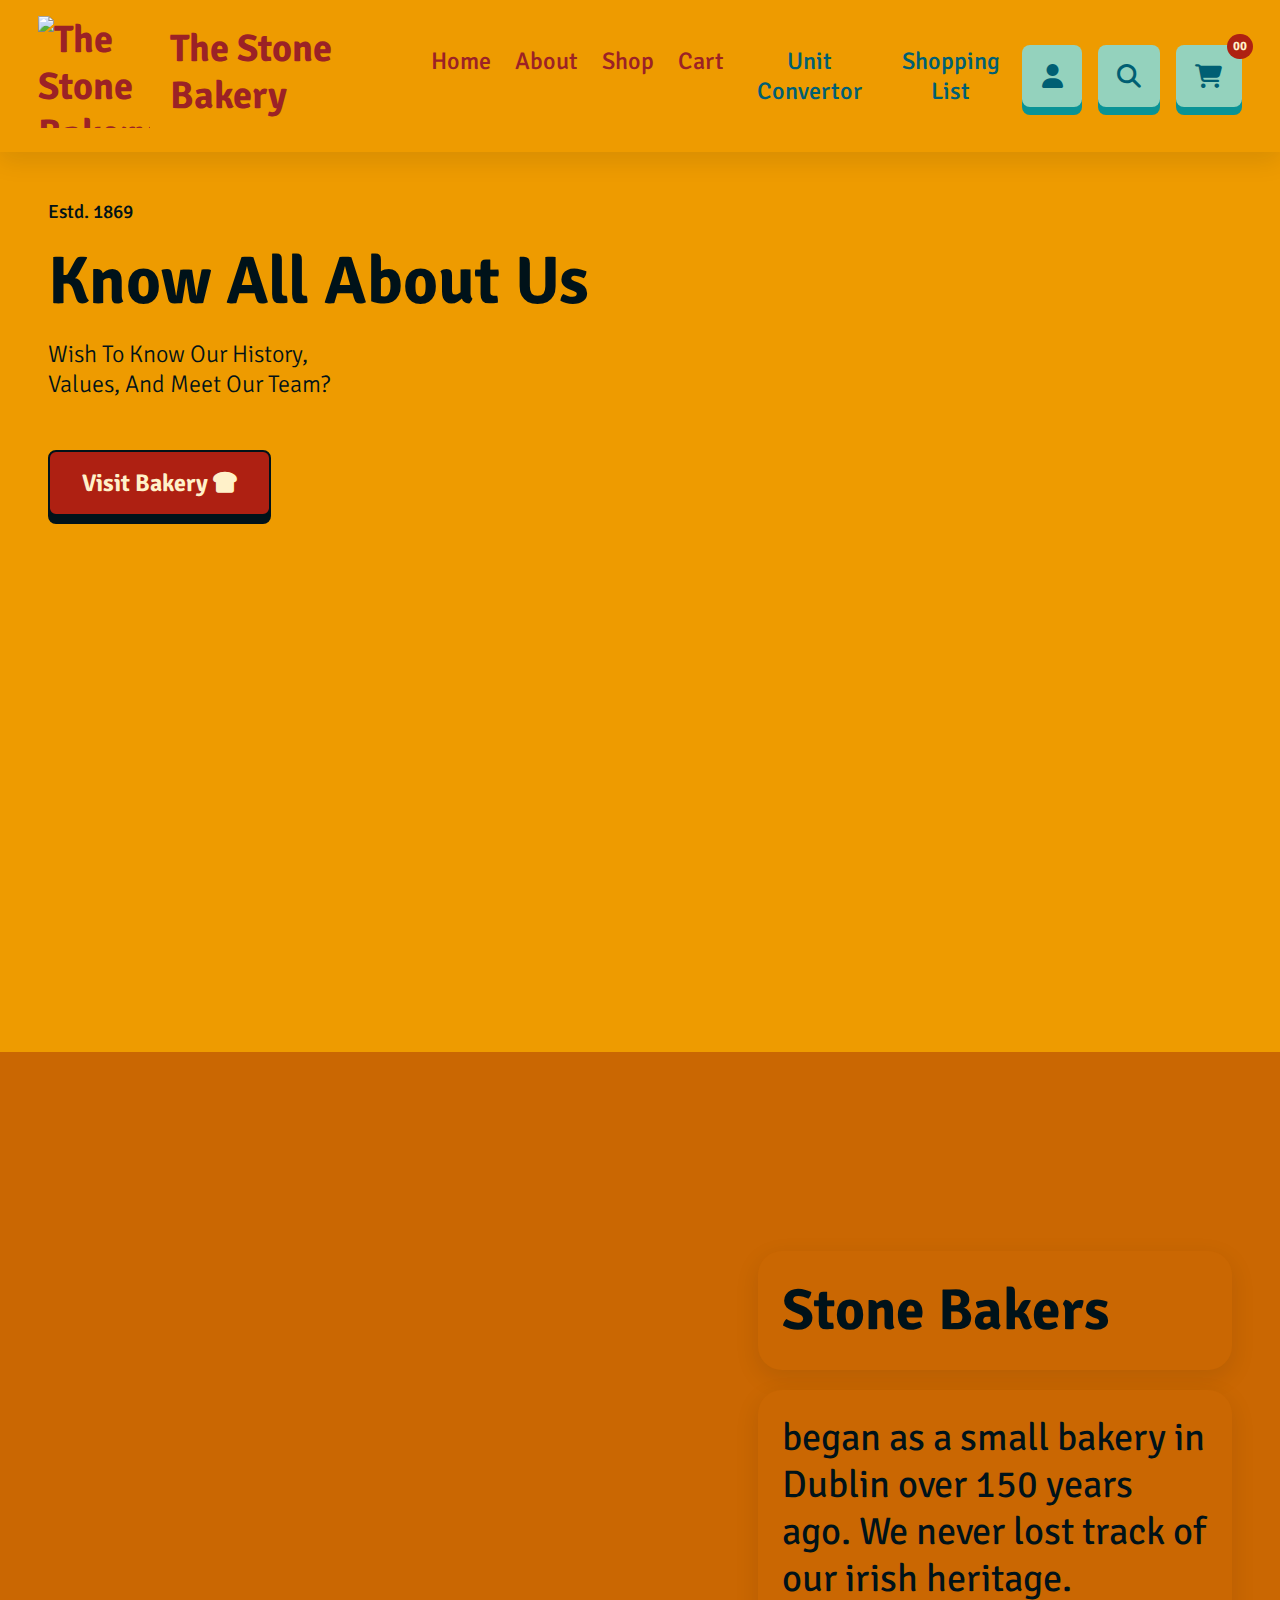
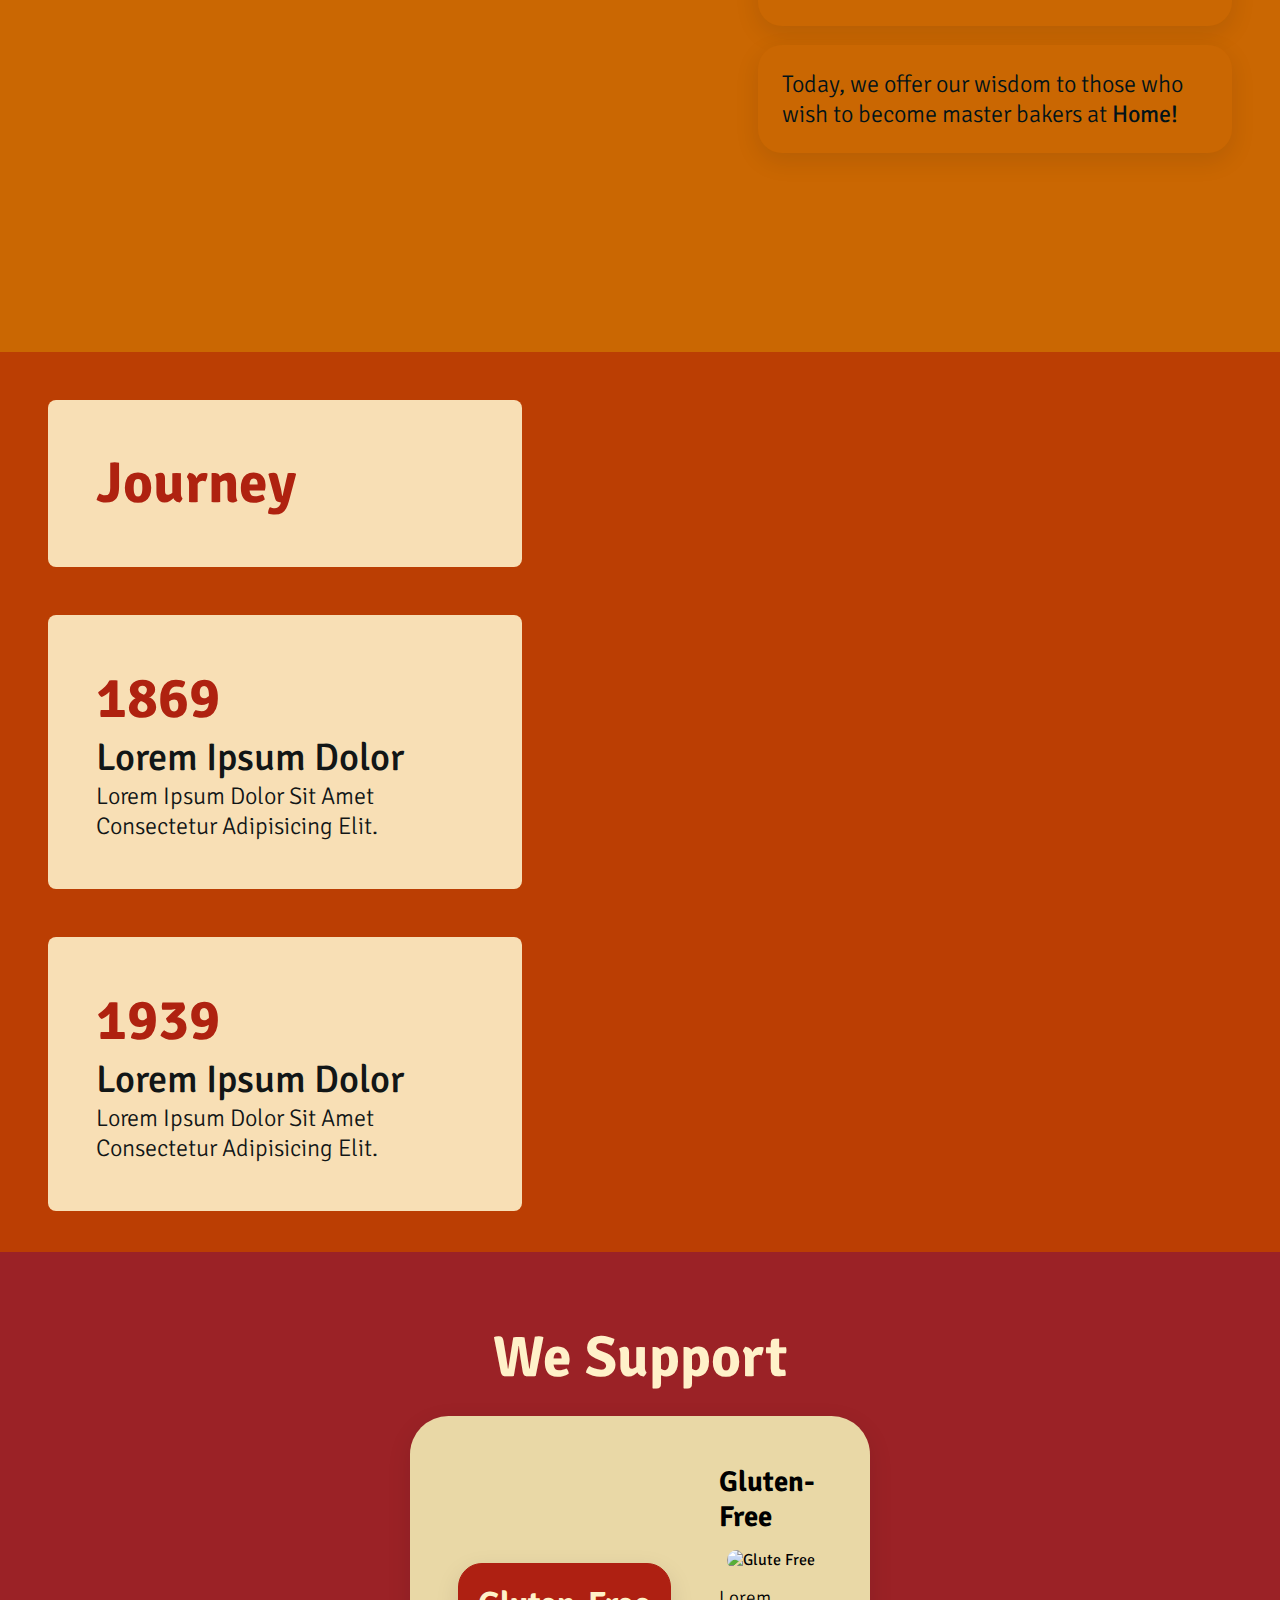
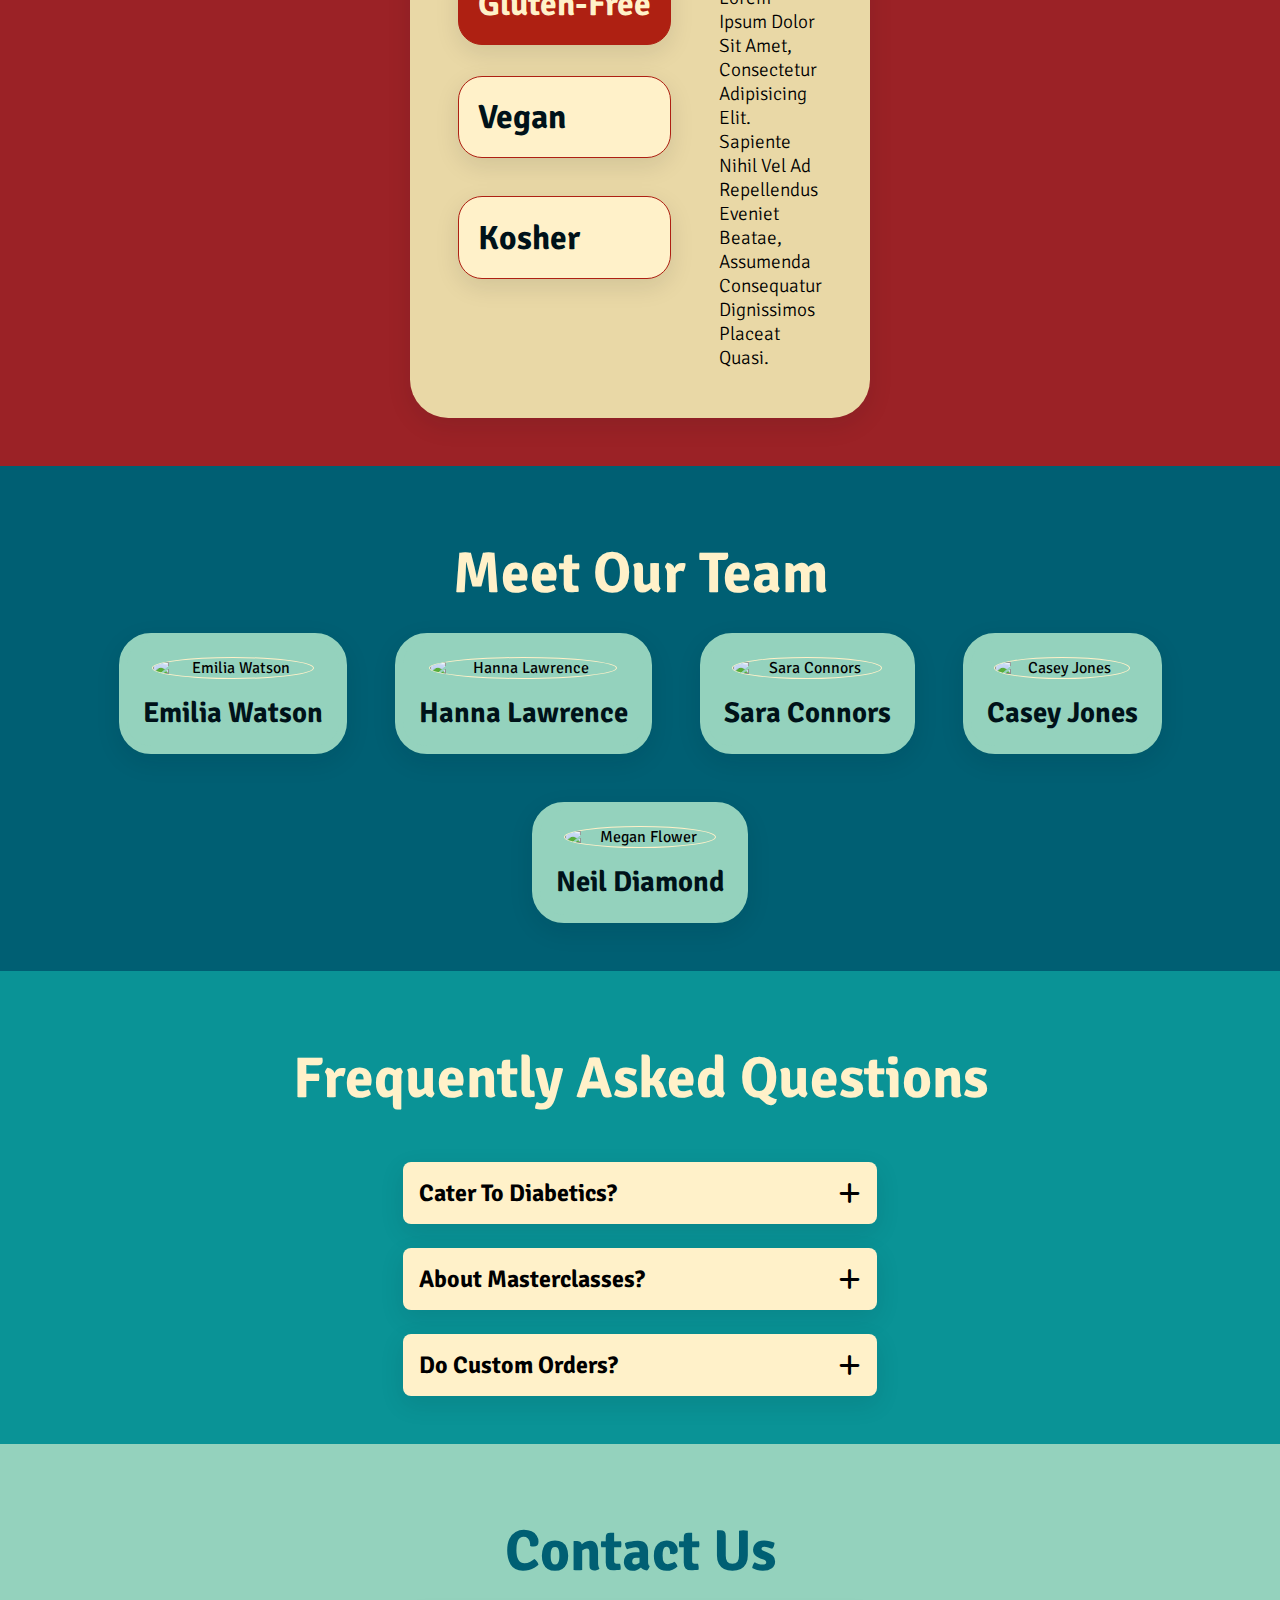
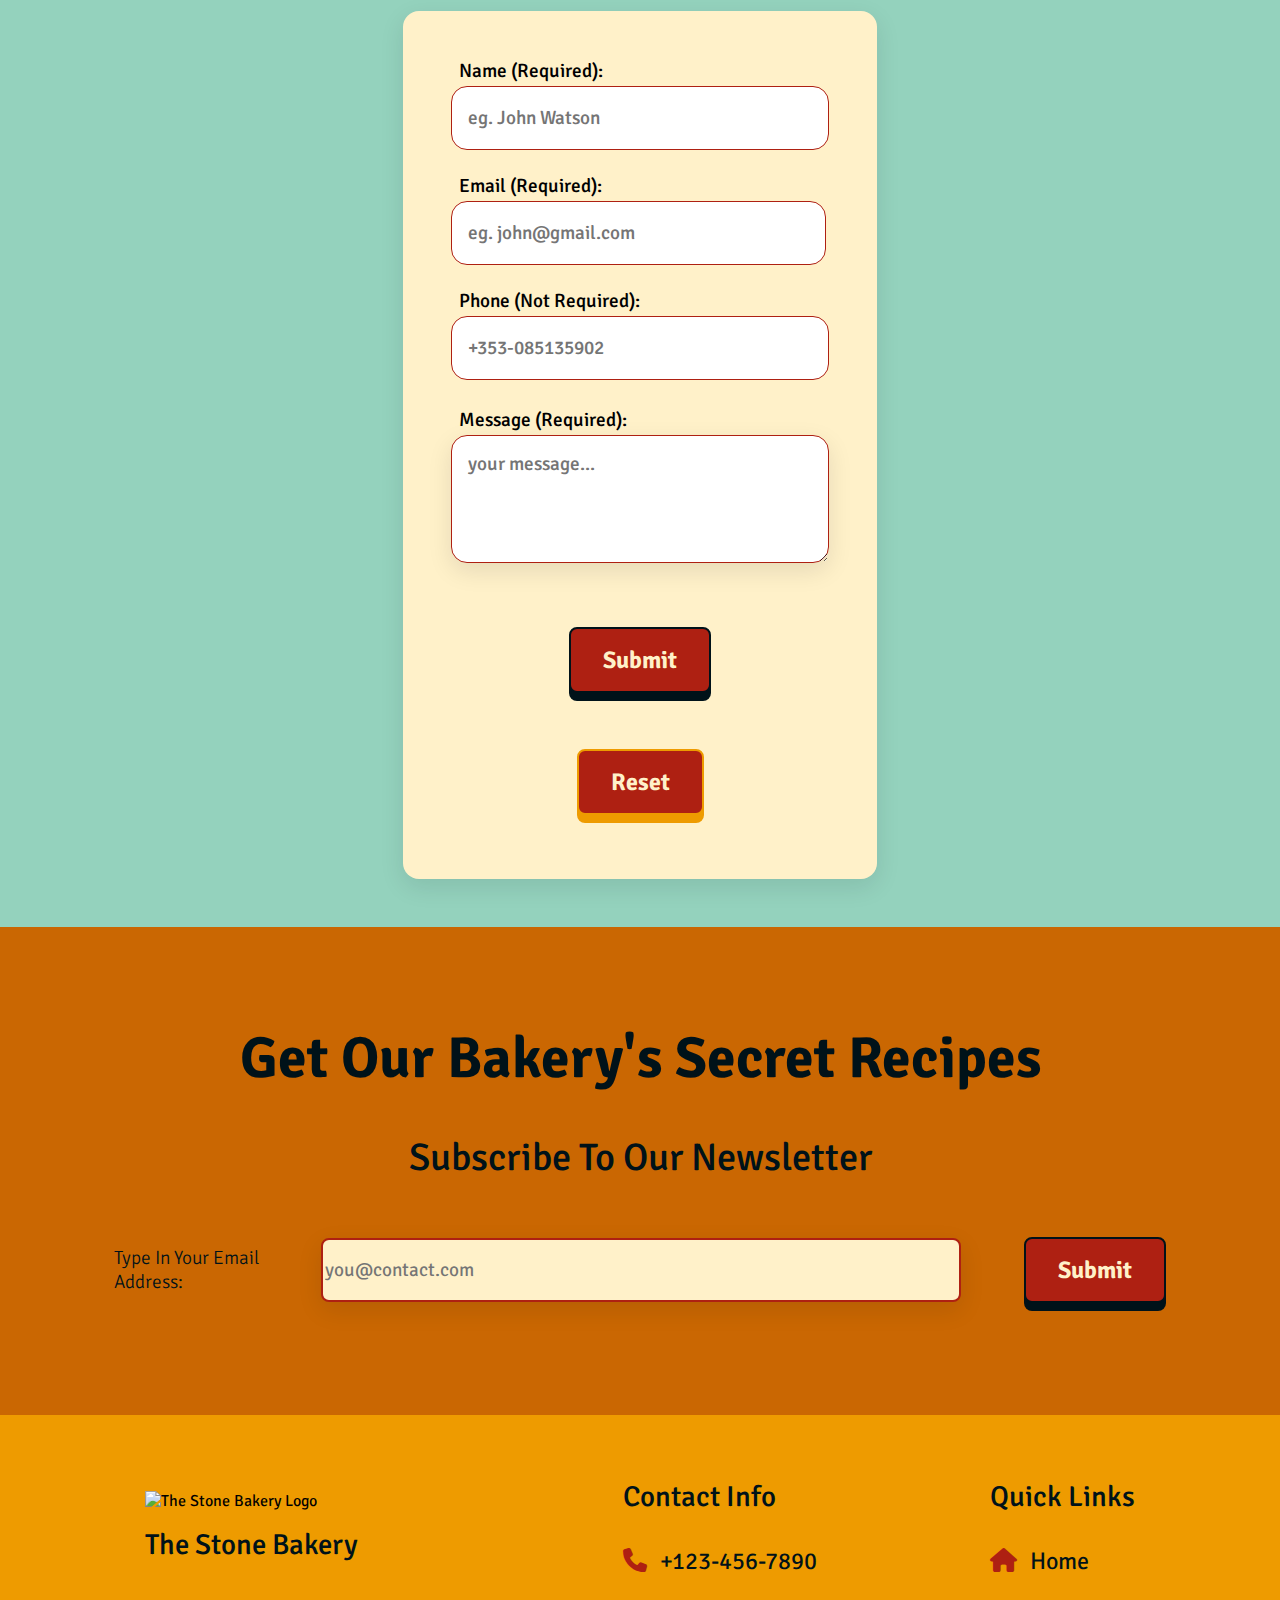
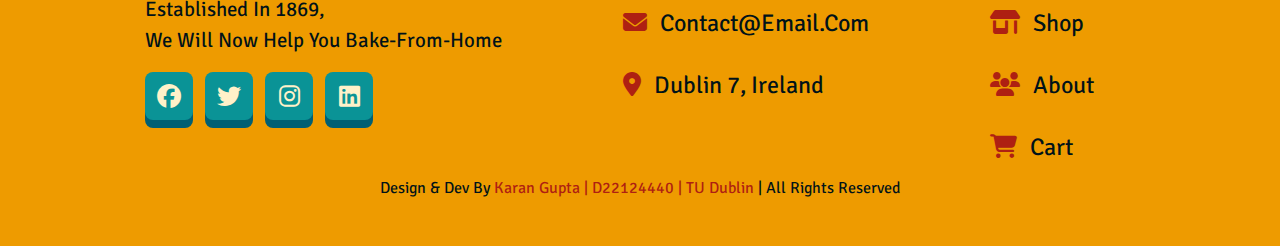
==== about.html @ f8091e41 "Add files via upload" ====
<!DOCTYPE html>
<html lang="en">
  <head>
    <meta charset="UTF-8" />
    <meta http-equiv="X-UA-Compatible" content="IE=edge" />
    <meta name="viewport" content="width=device-width, initial-scale=1.0" />
    <meta
      name="description"
      content="Know all about the Stone Bakers, how they've been baking incredible bakery since 1869, and the expert bakers are now here to make you masters of home baking!"
    />
    <meta
      name="keywords"
      content="Stone Bakers, Authentic Bakers, Dublin Local Bakery, Learn Home Baking"
    />
    <meta name="author" content="The Stone Bakers" />

    <title>About : The Stone Bakery</title>

    <!-- favicon link-->
    <link
      rel="icon"
      type="image/x-icon"
      href="img/TheStoneBakery_Favicon.png"
    />

    <!-- css stylesheet link -->
    <link rel="stylesheet" href="styles.css" />

    <!-- font awesome cdn link -->
    <link
      rel="stylesheet"
      href="https://cdnjs.cloudflare.com/ajax/libs/font-awesome/6.2.1/css/all.min.css"
    />
    <!-- swiper slider CDN -->
    <link
      rel="stylesheet"
      href="https://cdn.jsdelivr.net/npm/swiper@8/swiper-bundle.min.css"
    />
  </head>
  <body>
    <!-- header sections starts -->
    <header class="header">
      <!-- brand logo -->
      <a href="index.html" class="logo">
        <img
          src="img/StoneBakeryLogo-01.png"
          alt="the stone bakery logo"
          title="the stone bakery logo"
        />
        The Stone Bakery</a
      >

      <!-- navigation menu starts -->
      <nav class="navbar">
        <i class="fas fa-times" id="head-nav-close"></i>
        <a href="index.html" title="home">
          <i class="fas fa-home-lg"></i> Home</a
        >
        <a href="about.html" title="about us">
          <i class="fas fa-users"></i> About</a
        >
        <a href="shop.html" title="bakery shop">
          <i class="fas fa-shop"></i> Shop</a
        >
        <a href="cart.html" title="shopping cart">
          <i class="fas fa-cart-shopping"></i> Cart</a
        >
        <button type="button" id="unitBtn" title="unit convertor">
          <i class="fas fa-weight"></i> unit convertor
        </button>
        <button type="button" id="groceryBtn" title="my grocery list">
          <i class="fas fa-list-check"></i> shopping list
        </button>
      </nav>
      <!-- navigation menu ends -->

      <!-- nav menu icons start -->
      <section class="icons">
        <button
          class="fas fa-user"
          id="login-btn"
          title="user login"
          type="button"
        ></button>
        <button
          class="fas fa-search"
          id="search-btn"
          title="search"
          type="button"
        ></button>
        <button
          class="fas fa-shopping-cart"
          id="cart-btn"
          title="shopping cart"
          type="button"
        >
          <div class="itemNumIndicator"><p id="headerItemCount">00</p></div>
        </button>
        <button
          class="fas fa-bars"
          id="menu-btn"
          title="menu"
          type="button"
        ></button>
      </section>
      <!-- nav menu icons ends -->

      <!-- search input box starts -->
      <form action="" class="search-form">
        <div class="fas fa-times" id="search-close"></div>
        <input
          type="search"
          name="search"
          id="filterInput"
          placeholder="search from menu..."
        />

        <ul id="names" class="collection with-header">
          <li class="collection-item">
            <a href="">flat bread</a>
          </li>

          <li class="collection-item">
            <a href="">brown bread</a>
          </li>

          <li class="collection-item">
            <a href="">multigrain</a>
          </li>

          <li class="collection-item">
            <a href="">soda bread</a>
          </li>

          <li class="collection-item">
            <a href="">sourdough</a>
          </li>

          <li class="collection-item">
            <a href="">whole wheat</a>
          </li>

          <li class="collection-item">
            <a href="">yeast</a>
          </li>

          <li class="collection-item">
            <a href="">eggs</a>
          </li>

          <li class="collection-item">
            <a href="">flour</a>
          </li>

          <li class="collection-item">
            <a href="">sugar</a>
          </li>

          <li class="collection-item">
            <a href="">bread pan</a>
          </li>

          <li class="collection-item">
            <a href="">apple pie</a>
          </li>

          <li class="collection-item">
            <a href="">walnut pie</a>
          </li>

          <li class="collection-item">
            <a href="">date pie</a>
          </li>

          <li class="collection-item">
            <a href="">bear claw</a>
          </li>

          <li class="collection-item">
            <a href="">cheese cake</a>
          </li>

          <li class="collection-item">
            <a href="">rolling pin</a>
          </li>

          <li class="collection-item">
            <a href="">banana bread</a>
          </li>

          <li class="collection-item">
            <a href="">fig cake</a>
          </li>

          <li class="collection-item">
            <a href="">apple cake</a>
          </li>

          <li class="collection-item">
            <a href="">swiss roll</a>
          </li>

          <li class="collection-item">
            <a href="">carrot cake</a>
          </li>

          <li class="collection-item">
            <a href="">pineapple pastry</a>
          </li>

          <li class="collection-item">
            <a href="">butterscotch pastry</a>
          </li>

          <li class="collection-item">
            <a href="">cream</a>
          </li>

          <li class="collection-item">
            <a href="">butter</a>
          </li>

          <li class="collection-item">
            <a href="">baking soda</a>
          </li>

          <li class="collection-item">
            <a href="">raisins</a>
          </li>

          <li class="collection-item">
            <a href="">mixing bowls</a>
          </li>

          <li class="collection-item">
            <a href="">whipper</a>
          </li>

          <li class="collection-item">
            <a href="">baking paper</a>
          </li>

          <li class="collection-item">
            <a href="">berries</a>
          </li>
        </ul>
      </form>
      <!-- search input box ends -->

      <!-- shopping cart box starts  -->
      <section class="shopping-cart">
        <i class="fas fa-times" id="head-cart-close"></i>
        <h3>Total Items in Your Cart:</h3>
        <h2 id="headerCartQuantity">00</h2>
        <h3>Your Total Bill:</h3>
        <h2 id="headerCartPrice">00</h2>
        <a href="cart.html"
          ><button type="button" class="tertiaryBtn">
            View Your Cart <i class="fas fa-cart-shopping"></i></button
        ></a>
      </section>

      <!-- shopping cart box ends  -->

      <!-- user login form box starts -->

      <form action="" class="login-form">
        <h3>
          <i class="fas fa-user-circle"></i> login
          <i class="fas fa-times" id="head-login-close"></i>
        </h3>
        <p>
          Email Address:
          <input
            type="email"
            class="box"
            title="email address"
            placeholder="yourName@example.com"
            id="header-login-email"
            oninput="emailValidityCheck(headerInputEmail, headerOutputEmail)"
          />
        </p>
        <div id="email-output">required</div>

        <p>
          Password:
          <input
            type="password"
            class="box"
            placeholder="your password"
            title="password"
            id="header-login-psw"
            oninput="passwordValidityCheck(headerInputPsw, headerOutputPsw)"
          />
        </p>
        <div id="header-psw-output">required</div>

        <p>forgot your password? <a href="#">click here</a></p>
        <p>don't have an account? <a href="#">create now</a></p>
        <input
          type="submit"
          class="primaryBtn"
          id="loginBtn"
          value="login now"
        />
      </form>
      <!-- user login form box ends -->
      <!-- weight convertor modal box starts -->
      <form action="" class="convertor-form">
        <h3>
          <i class="fas fa-spoon"></i> Unit Convertor
          <i class="fas fa-times" id="close-convertor"></i>
        </h3>
        <p>Quantity:</p>
        <article class="input-wrapper">
          <label for="cups">cups: </label>
          <input type="number" id="cups" value="1" />
        </article>

        <article class="input-wrapper">
          <label for="tbsp">tablespoon (tbsp): </label>
          <input type="number" id="tbsp" />
        </article>

        <article class="input-wrapper">
          <label for="tsp">teaspoon (tsp): </label>
          <input type="number" id="tsp" />
        </article>

        <article class="input-wrapper">
          <label for="oz">ounces (oz): </label>
          <input type="number" id="oz" />
        </article>

        <article class="input-wrapper">
          <label for="gms">grams (gms): </label>
          <input type="number" id="gms" />
        </article>

        <article class="input-wrapper">
          <label for="ml">milliliters (ml): </label>
          <input type="number" id="ml" />
        </article>

        <p>Temperature:</p>
        <article class="input-wrapper">
          <label for="degC">deg celsius (deg C): </label>
          <input type="number" id="degC" value="1" />
        </article>

        <article class="input-wrapper">
          <label for="degF">deg fahrenheit (deg F):</label>
          <input type="number" id="degF" />
        </article>
      </form>
      <!-- weight convertor modal box ends -->

      <!-- my grocery list modal box starts -->
      <section class="groceryList">
        <h2>shopping list <i class="fas fa-times" id="close-grocery"></i></h2>
        <article id="newTask">
          <input type="text" placeholder="add item here..." />
          <button type="button" class="secondaryBtn" id="push">Add</button>
        </article>

        <div id="tasks"></div>
      </section>
      <!-- my grocery list modal box ends -->
    </header>
    <!-- header sections ends -->

    <!-- home section starts -->
    <main class="about">
      <!-- hero section starts -->

      <section class="hero" id="hero">
        <article class="heroText">
          <h4>Estd. 1869</h4>
          <h1>know all about us</h1>
          <p>Wish to know our history, values, and meet our team?</p>
        </article>
        <article class="heroBtns">
          <a href="shop.html" class="secondaryBtn">
            Visit Bakery <i class="fas fa-bread-slice"></i>
          </a>
        </article>
      </section>

      <!-- hero section ends -->

      <!-- banner1 starts intro text-->
      <section class="banner1">
        <h2>stone bakers</h2>
        <h4>
          began as a small bakery in Dublin over 150 years ago. We never lost
          track of our irish heritage.
        </h4>
        <p>
          Today, we offer our wisdom to those who wish to become master bakers
          at <b>home!</b>
        </p>
      </section>
      <!-- banner1 ends  -->

      <!-- banner2 journey scroll starts-->
      <section class="banner2">
        <article class="historyCard">
          <h2>journey</h2>
        </article>
        <article class="historyCard">
          <h2>1869</h2>
          <h3>Lorem ipsum dolor</h3>
          <p>Lorem ipsum dolor sit amet consectetur adipisicing elit.</p>
        </article>
        <article class="historyCard">
          <h2>1939</h2>
          <h3>Lorem ipsum dolor</h3>
          <p>Lorem ipsum dolor sit amet consectetur adipisicing elit.</p>
        </article>
        <article class="historyCard">
          <h2>1995</h2>
          <h3>Lorem ipsum dolor</h3>
          <p>Lorem ipsum dolor sit amet consectetur adipisicing elit.</p>
        </article>
        <article class="historyCard">
          <h2>2005</h2>
          <h3>Lorem ipsum dolor</h3>
          <p>Lorem ipsum dolor sit amet consectetur adipisicing elit.</p>
        </article>
        <article class="historyCard">
          <h2>2015</h2>
          <h3>Lorem ipsum dolor</h3>
          <p>Lorem ipsum dolor sit amet consectetur adipisicing elit.</p>
        </article>
        <article class="historyCard">
          <h2>2022</h2>
          <h3>Lorem ipsum dolor</h3>
          <p>Lorem ipsum dolor sit amet consectetur adipisicing elit.</p>
        </article>
      </section>
      <!-- banner2 ends -->

      <!-- banner3 support vegan/kosher/gluten-free starts-->
      <section class="banner3">
        <h2>We Support</h2>
        <article class="container">
          <article class="tabs">
            <h3 class="active">Gluten-Free</h3>
            <h3>Vegan</h3>
            <h3>Kosher</h3>
          </article>

          <article class="tab-content">
            <article class="active singleTab">
              <h4>Gluten-Free</h4>
              <img src="img/about-gluten-free.jpg" alt="glute free" />
              <p>
                Lorem ipsum dolor sit amet, consectetur adipisicing elit.
                Sapiente nihil vel ad repellendus eveniet beatae, assumenda
                consequatur dignissimos placeat quasi.
              </p>
            </article>
            <article class="singleTab">
              <h4>Vegan</h4>
              <img src="img/about-vegan.jpg" alt="vegan" />
              <p>
                Lorem ipsum dolor sit amet, consectetur adipisicing elit.
                Sapiente nihil vel ad repellendus eveniet beatae, assumenda
                consequatur dignissimos placeat quasi.
              </p>
            </article>
            <article class="singleTab">
              <h4>Kosher</h4>
              <img src="img/about-kosher.jpg" alt="vegan" />
              <p>
                Lorem ipsum dolor sit amet, consectetur adipisicing elit.
                Sapiente nihil vel ad repellendus eveniet beatae, assumenda
                consequatur dignissimos placeat quasi.
              </p>
            </article>
          </article>
        </article>
      </section>
      <!-- banner3 ends -->

      <!-- banner4 starts   team-->
      <section class="banner4">
        <h2>meet our team</h2>
        <section class="team-wrapper">
          <article class="teamCard">
            <img src="img/about-team-profile-1.jpg" alt="emilia watson" />
            <h3>Emilia Watson</h3>
          </article>
          <article class="teamCard">
            <img src="img/about-team-profile-2.jpg" alt="hanna lawrence" />
            <h3>hanna lawrence</h3>
          </article>
          <article class="teamCard">
            <img src="img/about-team-profile-3.jpg" alt="sara connors" />
            <h3>sara connors</h3>
          </article>
          <article class="teamCard">
            <img src="img/about-team-profile-4.jpg" alt="casey jones" />
            <h3>casey jones</h3>
          </article>
          <article class="teamCard">
            <img src="img/about-team-profile-5.jpg" alt="megan flower" />
            <h3>neil diamond</h3>
          </article>
        </section>
      </section>
      <!-- banner4 ends -->

      <!-- banner5 FAQs starts-->
      <section class="banner5">
        <h2>Frequently Asked Questions</h2>
        <article class="container">
          <article class="wrapper">
            <button type="button" class="toggle">
              Cater to diabetics? <i class="fas fa-plus icon"></i>
            </button>
            <div class="contents">
              <p>
                Lorem ipsum dolor sit amet consectetur adipisicing elit. Beatae
                minus accusantium, officiis cum sint ullam corrupti. Eveniet
                temporibus aliquid veniam!
              </p>
            </div>
          </article>
          <article class="wrapper">
            <button type="button" class="toggle">
              about masterclasses?
              <i class="fas fa-plus icon"></i>
            </button>
            <div class="contents">
              <p>
                Lorem ipsum dolor sit amet consectetur adipisicing elit. Beatae
                minus accusantium, officiis cum sint ullam corrupti. Eveniet
                temporibus aliquid veniam!
              </p>
            </div>
          </article>
          <article class="wrapper">
            <button type="button" class="toggle">
              Do custom orders? <i class="fas fa-plus icon"></i>
            </button>
            <div class="contents">
              <p>
                Lorem ipsum dolor sit amet consectetur adipisicing elit. Beatae
                minus accusantium, officiis cum sint ullam corrupti. Eveniet
                temporibus aliquid veniam!
              </p>
            </div>
          </article>
        </article>
      </section>
      <!-- banner5 ends -->

      <!-- banner6 contact form starts-->
      <section class="banner6">
        <h2>Contact Us</h2>
        <form onsubmit="alertOnSubmit()" class="contactForm">
          <article class="contact-wrapper">
            <label for="yourName">Name (required):</label>
            <input
              placeholder="eg. John Watson"
              required
              type="text"
              name="yourName"
              id="yourName"
              pattern="^[a-zA-Z]{3,15}$"
            />
          </article>

          <!-- email address has JS input validation -->
          <article class="contact-wrapper">
            <label for="yourEmail">Email (required):</label>
            <div id="email-wrapper">
              <input
                required
                placeholder="eg. john@gmail.com"
                type="email"
                name="yourEmail"
                id="email-id"
                oninput="validityChecker(emailId, errorMsg, tickIcon)"
              />
              <div id="tickIcon"></div>
            </div>
            <p id="error-msg">please enter a valid email address!</p>
          </article>
          <article class="contact-wrapper">
            <label for="yourNumber">Phone (not required):</label>
            <input
              placeholder="+353-085135902"
              type="tel"
              name="yourNumber"
              id="contact-phone-Num"
              oninput="phoneNumValidityCheck(contactPhoneNum, contactPhoneMsg)"
            />
            <div id="contact-phone-Msg"></div>
          </article>
          <article class="contact-wrapper">
            <label for="yourMessage">Message (required):</label>
            <textarea
              placeholder="your message..."
              required
              rows="10"
              name="yourMessage"
              id="yourMessage"
            ></textarea>
          </article>
          <div id="contactSubmitMsg"></div>

          <input type="submit" value="submit" class="secondaryBtn" />
          <input
            id="resetContactBtn"
            type="reset"
            name="resetBtn"
            class="primaryBtn"
          />
        </form>
      </section>
      <!-- banner6 ends -->
      <!-- banner9 subscribe newsletter starts-->
      <section class="subscribeNews">
        <h2>get our bakery's secret recipes</h2>
        <h3>subscribe to our newsletter</h3>
        <form onsubmit="submitForm(homeSubscribeEmail)">
          <article class="inputField">
            <label for="email">Type in your email address:</label>
            <div id="email-wrapper-subscribe">
              <input
                type="email"
                class="emailInput"
                name="email"
                id="email-id-subscribe"
                required
                title="enter your email"
                placeholder="you@contact.com"
                oninput="validityChecker(emailIdSub, errorMsgSub, tickIconSub)"
              />
              <div id="tickIcon-subscribe"></div>
            </div>
            <p id="error-msg-subscribe">please enter a valid email address!</p>
            <input
              type="submit"
              id="subscribeNewsletter"
              value="submit"
              class="secondaryBtn"
            />
          </article>
        </form>
      </section>
      <!-- banner9 ends -->
    </main>
    <!-- home section ends -->
    <!-- footer section starts -->

    <footer class="footer" id="footer">
      <section class="box-container">
        <article class="box">
          <img
            src="img/TheStoneBakery_Favicon.png"
            alt="The stone bakery logo"
            width="64px"
          />
          <h3>The Stone bakery</h3>
          <p>
            Established In 1869, <br />
            We Will Now Help You Bake-From-Home
          </p>
          <article class="share">
            <a
              href="https://www.facebook.com/"
              class="fab fa-facebook"
              title="facebook"
            ></a>
            <a
              href="https://www.twitter.com/"
              class="fab fa-twitter"
              title="twitter"
            ></a>
            <a
              href="https://www.instagram.com/"
              class="fab fa-instagram"
              title="instagram"
            ></a>
            <a
              href="https://www.linkedin.com/"
              class="fab fa-linkedin"
              title="linkedin"
            ></a>
          </article>
        </article>
        <article class="box">
          <h3>contact info</h3>
          <a href="" class="links" title="links">
            <i class="fas fa-phone"></i> +123-456-7890
          </a>
          <a href="" class="links" title="links">
            <i class="fas fa-envelope"></i> contact@email.com
          </a>
          <a href="" class="links" title="links">
            <i class="fas fa-map-marker-alt"></i> dublin 7, ireland
          </a>
        </article>
        <article class="box">
          <h3>quick links</h3>
          <a href="index.html" class="links" title="links">
            <i class="fas fa-home"></i> home
          </a>
          <a href="shop.html" class="links" title="links">
            <i class="fas fa-shop"></i> shop
          </a>
          <a href="about.html" class="links" title="links">
            <i class="fas fa-users"></i> about
          </a>
          <a href="cart.html" class="links" title="links">
            <i class="fas fa-cart-shopping"></i> cart
          </a>
        </article>
      </section>
      <article class="credit">
        design & dev by <span>karan gupta | D22124440 | TU Dublin</span> | all
        rights reserved
      </article>
    </footer>

    <!-- footer section ends -->

    <!-- javascript link to external cdn for swiping images action -->
    <script src="https://cdn.jsdelivr.net/npm/swiper@8/swiper-bundle.min.js"></script>

    <!-- JavaScript file attached at the end to load content first and then the script -->
    <script src="javascript/products.js"></script>
    <script src="javascript/header.js"></script>
    <script src="javascript/about.js"></script>
  </body>
</html>
---- styles.css ----
/* Common Styles File for all HTML files index, about, shop, and cart */

/* font import from google fonts */
@import url("https://fonts.googleapis.com/css2?family=Signika+Negative:wght@300;400;500;600;700&display=swap");

/* Root style variables for the complete document for reduction in code repetition */

:root {
  --rubyRed: #9b2226;
  --rufous: #ae2012;
  --rust: #bb3e03;
  --alloyOrange: #ca6702;
  --gamboge: #ee9b00;
  --mediumChampagne: #e9d8a6;
  --middleBlueGreen: #94d2bd;
  --viridianGreen: #0a9396;
  --blueSapphire: #005f73;
  --richBlack: #001219;
  --antiquewhite: #fff1c9;
  --box-shadow: 0 0.5rem 1.5rem rgba(0, 18, 25, 0.1);
  --border: var(--rufous) 0.15rem solid;
  --border-small: var(--rufous) 0.05rem solid;
  --outline: 0.1rem solid rgba(0, 18, 25, 0.1);
  --outline-hover: 0.2rem solid var(--richBlack);
}

/* Standard root styles for the full body of html documents to reset box sizing and fonts */

* {
  font-family: "Signika Negative", sans-serif;
  margin: 0;
  box-sizing: border-box;
  outline: 0;
  border: none;
  text-decoration: none;
  text-transform: capitalize;
  transition: all 0.2s linear;
}

/* remove scroll in x-direction, set scroll behavior and set scroll padding to avoid clash of header bar and content */

html {
  overflow-x: hidden;
  scroll-behavior: smooth;
  scroll-padding-top: 7rem;
}

/* set background color of body */

body {
  background: var(--mediumChampagne);
  overflow-x: hidden;
}

/* button style starts*/

.primaryBtn {
  margin: 1rem auto;
  display: inline-block;
  padding: 1rem 2rem;
  font-size: 1.5rem;
  border-radius: 0.5rem;
  border: var(--gamboge) 0.15rem solid;
  color: var(--antiquewhite);
  cursor: pointer;
  background-color: var(--rufous);
  font-weight: 700;
  box-shadow: 0rem 0.5rem var(--gamboge);
}

.primaryBtn:active {
  transform: translateY(0.5rem);
  box-shadow: none;
  background: var(--alloyOrange);
}

.primaryBtn:hover {
  border-color: var(--richBlack);
}

.secondaryBtn {
  margin: 1rem auto;
  display: inline-block;
  padding: 1rem 2rem;
  font-size: 1.5rem;
  border-radius: 0.5rem;
  border: var(--richBlack) 0.15rem solid;
  color: var(--antiquewhite);
  cursor: pointer;
  background-color: var(--rufous);
  font-weight: 700;
  box-shadow: 0rem 0.5rem var(--richBlack);
}

.secondaryBtn:active {
  transform: translateY(0.5rem);
  box-shadow: none;
  background-color: var(--alloyOrange);
}

.secondaryBtn:hover {
  border-color: var(--gamboge);
}

.tertiaryBtn {
  margin: 1rem auto;
  display: inline-block;
  padding: 1rem 2rem;
  font-size: 1.5rem;
  border-radius: 0.5rem;
  border: var(--richBlack) 0.15rem solid;
  color: var(--rufous);
  cursor: pointer;
  background-color: var(--gamboge);
  font-weight: 700;
  box-shadow: 0rem 0.5rem var(--richBlack);
}

.tertiaryBtn:active {
  transform: translateY(0.5rem);
  box-shadow: none;
  background-color: var(--alloyOrange);
}

.tertiaryBtn:hover {
  border-color: var(--rufous);
}

/* button style ends*/

/* header navigation styles start */

.header {
  position: sticky;
  top: 0;
  left: 0;
  right: 0;
  z-index: 1000;
  display: flex;
  flex-direction: column;
  align-items: center;
  justify-content: center;
  padding: 1rem 0;
  background-color: var(--gamboge);
  box-shadow: var(--box-shadow);
}

.header .logo {
  font-size: 1.8rem;
  font-weight: 700;
  color: var(--rubyRed);
  display: flex;
  justify-content: center;
  align-items: center;
  gap: 0.5rem;
  margin-bottom: 0.5rem;
}
.header .logo img {
  width: 4rem;
  height: 4rem;
}

.header .navbar {
  display: none;
}

.header .navbar.active {
  position: absolute;
  top: 110%;
  box-shadow: var(--box-shadow);
  border-radius: 0.5rem;
  background-color: var(--antiquewhite);
  border: var(--border);
  display: flex;
  flex-direction: column;
  gap: 1rem;
  align-items: flex-start;
  padding: 0.5rem 1.5rem;
}

.header .navbar a {
  font-weight: 500;
  color: var(--rubyRed);
  font-size: 2.1rem;
}

.header .navbar i {
  font-size: 1.5rem;
  margin: 0.8rem 0.5rem;
  margin-left: 0;
  width: 1.5rem;
  height: 1.5rem;
}

.header .navbar button {
  font-weight: 500;
  color: var(--blueSapphire);
  font-size: 2.1rem;
  padding: 0;
  background: none;
  cursor: pointer;
}

.header .navbar a:active {
  color: var(--richBlack);
  text-decoration: underline;
}
.header .navbar button:active {
  color: var(--richBlack);
  text-decoration: underline;
}

#head-nav-close {
  font-size: 1.8rem;
  color: var(--rubyRed);
  padding: 0.5rem;
  align-self: flex-end;
}

#head-nav-close:hover {
  color: var(--blueSapphire);
  transform: scale(110%);
}

#head-nav-close:active {
  color: var(--blueSapphire);
  transform: scale(90%);
}

.header .icons {
  display: flex;
  justify-content: center;
  align-items: center;
  gap: 1rem;
}

#unitBtn .header .icons {
  display: flex;
  justify-content: space-between;
  align-items: center;
  gap: 1rem;
  margin-bottom: 0.5rem;
}

.header .icons button {
  /* height: 4rem;
  width: 4rem;
  line-height: 4rem; */
  border-radius: 0.5rem;
  background: var(--middleBlueGreen);
  color: var(--blueSapphire);
  font-size: 1.5rem;
  text-align: center;
  padding: 1.2rem;
  cursor: pointer;
  /* outline: none; */
  box-shadow: 0rem 0.5rem var(--viridianGreen);
}

#cart-btn {
  position: relative;
}

.header .icons .itemNumIndicator {
  position: absolute;
  background-color: var(--rufous);
  color: var(--antiquewhite);
  font-size: 0.8rem;
  top: -0.7rem;
  right: -0.7rem;

  height: 1.6rem;
  width: 1.6rem;
  border-radius: 50%;
  display: flex;
  justify-content: center;
  align-items: center;
}

.header .icons button:active {
  box-shadow: none;
  transform: translateY(0.5rem);
}

.header .icons button:last-child {
  border: none;
  color: var(--antiquewhite);
  cursor: pointer;
  background-color: var(--rufous);
  outline: none;
  box-shadow: 0rem 0.5rem var(--richBlack);
}
/* .header .icons button:last-child:hover {
  color: var(--antiquewhite);
  background-color: var(--rust);
  box-shadow: 0rem 0.5rem var(--richBlack);
} */

.header .icons button:last-child:active {
  color: var(--antiquewhite);
  background-color: var(--rust);
  transform: translateY(0.5rem);
  box-shadow: none;
}

/* search form in header style starts */

.header .search-form {
  display: none;
}

.header .search-form.active {
  position: absolute;
  top: 110%;
  width: 90%;
  background-color: var(--antiquewhite);
  border-radius: 0.5rem;
  overflow-x: hidden;
  overflow-y: scroll;
  display: flex;
  flex-direction: column;
  align-items: flex-start;
  gap: 1rem;
  box-shadow: var(--box-shadow);
  border: var(--rufous) 0.15rem solid;
  padding: 1.2rem;
}

.header .search-form input {
  border-radius: 1rem;
  border: var(--border-small);
  width: 100%;
  background-color: #fff;
  text-transform: none;
  font-size: 1.5rem;
  color: var(--richBlack);
  padding: 1.2rem;
  box-shadow: var(--box-shadow);
}

.header .search-form ul {
  list-style-type: none;
  font-size: 1.2rem;
  display: flex;
  flex-direction: column;
  flex-flow: wrap;
  gap: 0.5rem;
  margin-left: -2rem;
}

.header .search-form li {
  padding: 0.2rem 0;
}

.header .search-form a {
  color: var(--richBlack);
  text-decoration: underline;
}

#search-close {
  font-size: 1.8rem;
  color: var(--rubyRed);
  padding: 0.5rem;
  align-self: flex-end;
}

#search-close:hover {
  color: var(--blueSapphire);
  transform: scale(110%);
}
#search-close:active {
  color: var(--blueSapphire);
  transform: scale(90%);
}

/* search form in header style ends */

/* shopping cart box in header style starts */
.header .shopping-cart {
  display: none;
}

.header .shopping-cart.active {
  position: absolute;
  top: 110%;
  display: flex;
  flex-direction: column;
  align-items: center;
  justify-content: space-between;
  padding: 1rem;
  border-radius: 0.5rem;
  box-shadow: var(--box-shadow);
  width: 90%;
  background: var(--antiquewhite);
  border: var(--rufous) 0.15rem solid;
  padding: 1.2rem;
}

.header .shopping-cart h3 {
  font-size: 1.5rem;
  font-weight: 500;
  color: var(--richBlack);
}

.header .shopping-cart h2 {
  font-size: 2.4rem;
  font-weight: 700;
  color: var(--rubyRed);
  margin-bottom: 1rem;
}

.counterIcons {
  display: flex;
  flex-direction: row;
  justify-content: center;
  align-items: center;
  gap: 1rem;
}

.counterIcons .quantity {
  text-align: center;
  font-size: 1.8rem;
  border-radius: 0.5rem;
  box-shadow: inset 0 0 0.4rem grey;
  border: var(--border);
  background: var(--antiquewhite);
  padding: 1rem;
}

.counterIcons .fa-minus-circle {
  font-size: 2.5rem;
  cursor: pointer;
  color: var(--rufous);
}

.counterIcons .fa-minus-circle:active {
  color: var(--gamboge);
  transform: scale(80%);
}

.counterIcons .fa-plus-circle {
  font-size: 2.5rem;
  cursor: pointer;
  color: var(--rufous);
}

.counterIcons .fa-plus-circle:hover {
  color: var(--rust);
  transform: scale(120%);
}

.counterIcons .fa-plus-circle:active {
  color: var(--gamboge);
  transform: scale(80%);
}

.header .shopping-cart .total {
  font-size: 2rem;
  padding: 0.5rem 0;
  text-align: center;
  color: var(--rufous);
  font-weight: 300;
}

.header .shopping-cart .total #totalValue {
  font-weight: 700;
}

.header .shopping-cart .primaryBtn {
  display: block;
  text-align: center;
  margin: 1rem auto;
}

#head-cart-close {
  font-size: 1.8rem;
  color: var(--rubyRed);
  padding: 0.5rem;
  align-self: flex-end;
}

#head-cart-close:hover {
  color: var(--blueSapphire);
  transform: scale(110%);
}

#head-cart-close:active {
  color: var(--blueSapphire);
  transform: scale(90%);
}

/* shopping cart box in header style ends */

/* user login form box style starts */

.header .login-form {
  display: none;
}

.header .login-form.active {
  position: absolute;
  top: 110%;
  width: 90%;
  box-shadow: var(--box-shadow);
  border: var(--border);
  padding: 1.2rem;
  border-radius: 0.5rem;
  background-color: var(--antiquewhite);
  text-align: center;
  display: flex;
  flex-direction: column;
  justify-content: space-between;
  align-items: flex-start;
  gap: 0.8rem;
}

.header .login-form h3 {
  font-size: 2rem;
  color: var(--rufous);
  align-self: center;
  display: flex;
  gap: 3rem;
  align-items: baseline;
}

.header .login-form .box {
  width: 100%;
  background-color: #fff;
  border-radius: 0.5rem;
  padding: 0.5rem;
  font-size: 1.2rem;
  color: var(--black);
  text-transform: none;
  border: var(--border-small);
  box-shadow: var(--box-shadow);
}

.header .login-form p {
  font-size: 1.2rem;
  padding: 0.4rem 0;
  color: var(--richBlack);
  text-align: left;
  width: 100%;
}

.header .login-form p a {
  color: var(--rufous);
  text-decoration: underline;
  font-weight: 500;
}

.header .login-form p a:hover {
  color: var(--blueSapphire);
}

.header .login-form p a:active {
  color: var(--richBlack);
}

.header .login-form #loginBtn {
  align-self: center;
}

#head-login-close {
  font-size: 1.8rem;
  color: var(--rubyRed);
  padding: 0.5rem;
}

#head-login-close:hover {
  color: var(--blueSapphire);
  transform: scale(110%);
}

#head-login-close:active {
  color: var(--blueSapphire);
  transform: scale(90%);
}

/* user login form box style ends */

/* user unit convertor box style starts */

.header .convertor-form {
  display: none;
}

.header .convertor-form.active {
  position: absolute;
  top: 110%;
  /* right: 1.2rem; */
  width: 90%;
  box-shadow: var(--box-shadow);
  border: var(--border);
  padding: 1.2rem;
  border-radius: 0.5rem;
  background-color: var(--antiquewhite);
  align-items: center;
  display: flex;
  flex-direction: column;
  justify-content: center;
}

.header .convertor-form h3 {
  font-size: 2rem;
  color: var(--blueSapphire);
  text-align: center;
}

.header .convertor-form .input-wrapper {
  padding: 0.6rem 0;
  width: min-content;
}

.header .convertor-form input {
  background-color: #fff;
  border-radius: 0.5rem;
  font-size: 1.5rem;
  color: var(--black);
  text-transform: none;
  border: var(--border-small);
  box-shadow: var(--box-shadow);
  text-align: center;
  height: 3rem;
}

.header .convertor-form p {
  font-size: 1.2rem;
  font-weight: 500;
  margin: 0.5rem auto 0 auto;
}

.header .convertor-form label {
  font-size: 1.2rem;
  padding: 0.4rem 0;
  color: var(--richBlack);
  text-align: center;
}

#close-convertor {
  font-size: 1.8rem;
  color: var(--rubyRed);
  padding: 0.5rem;
}

#close-convertor:hover {
  color: var(--blueSapphire);
}

#close-convertor:active {
  color: var(--blueSapphire);
}

/* unit convertor form box style ends */

/* grocery list modal box style starts */
.header .groceryList {
  display: none;
}

.header .groceryList.active {
  position: absolute;
  top: 110%;
  /* right: 1.2rem; */
  width: 90%;
  box-shadow: var(--box-shadow);
  border: var(--border);
  border-radius: 0.5rem;
  background-color: var(--antiquewhite);
  align-items: center;
  display: flex;
  flex-direction: column;
  justify-content: flex-start;
  gap: 1rem;
  padding: 1.2rem;
  height: 100vh;
}

.header .groceryList h2 {
  font-size: 2rem;
  color: var(--blueSapphire);
}

.header .groceryList input {
  background-color: #fff;
  border-radius: 0.5rem;
  font-size: 1.5rem;
  color: var(--black);
  text-transform: none;
  border: var(--border-small);
  box-shadow: var(--box-shadow);
  text-align: center;
  height: 4rem;
  width: 100%;
  position: relative;
}

.header .groceryList #newTask {
  display: flex;
  justify-content: center;
  align-items: center;
  flex-direction: column;
}

.header .groceryList #tasks {
  background-color: #fff;
  border: var(--border-small);
  width: 100%;
  height: 4rem;
  border-radius: 0.5rem;
  font-size: 1.5rem;
  box-shadow: var(--box-shadow);
  position: relative;
}

.header .groceryList .task {
  background-color: #fff;
  height: 4rem;
  width: 100%;
  padding: 1rem;
  margin-bottom: 1rem;
  border-radius: 0.5rem;
  display: flex;
  align-items: center;
  justify-content: space-between;
  border: var(--border-small);
  cursor: pointer;
  box-shadow: var();
}

.header .groceryList .task span {
  font-size: 1.5rem;
  font-weight: 500;
}

.header .groceryList .task button {
  background-color: var(--blueSapphire);
  color: #fff;
  height: 3rem;
  width: 3rem;
  border-radius: 0.5rem;
  border: none;
  cursor: pointer;
  outline: none;
}

.header .groceryList .completed {
  text-decoration: line-through;
}

#close-grocery {
  font-size: 1.8rem;
  color: var(--rubyRed);
  padding: 0.5rem;
}

#close-grocery:hover {
  color: var(--blueSapphire);
}

#close-grocery:active {
  color: var(--blueSapphire);
}

/* grocery list modal box style ends */

/* header navigation styles ends */

/* ------------------------------ */

/* home page - hero section style starts */
.home .hero {
  background: url(img/home-hero.jpg) no-repeat;
  background-position: right bottom;
  background-position-y: 45%;
  background-size: 150%;
  background-color: var(--gamboge);
  /* height: 100vh; */
  background-attachment: scroll;
  display: flex;
  flex-direction: column;
  justify-content: start;
  align-items: flex-start;
  padding: 1.5rem;
}

.home .hero .heroText {
  display: flex;
  flex-direction: column;
  justify-content: flex-start;
  align-items: flex-start;
  gap: 1rem;
  margin-bottom: 1rem;
}

.home .hero h4 {
  color: var(--richBlack);
  font-size: 1.2rem;
  font-weight: 500;
  background-color: var(--gamboge);
}

.home .hero h1 {
  font-size: 2.4rem;
  color: var(--richBlack);
  font-weight: 700;
  background-color: var(--gamboge);
}

.home .hero p {
  color: var(--richBlack);
  font-size: 1.2rem;
  font-weight: 300;
  width: 60%;
  background-color: var(--gamboge);
}

.home .hero .heroBtns {
  margin-top: 20rem;
  align-self: center;
}

/* home page - hero section style ends */

/* home page - banner 1 style starts  */
.home .banner1 {
  background-color: var(--rubyRed);
  /* height: 100vh; */
  background-image: url(img/home-christmas-banner.jpg);
  background-repeat: no-repeat;
  background-attachment: scroll;
  background-size: 120%;
  background-position: left top;
  display: flex;
  flex-direction: column;
  justify-content: flex-end;
  gap: 1rem;
  text-align: center;
  padding: 1.5rem;
}

.home .banner1 h2 {
  font-weight: 700;
  color: var(--antiquewhite);
  background-color: var(--rubyRed);
  padding: 1rem;
  font-size: 2.4rem;
  border-radius: 0.5rem;
  box-shadow: var(--box-shadow);
  margin-top: 20rem;
}

.home .banner1 h2 span {
  font-size: 3rem;
  text-decoration: underline;
  color: var(--antiquewhite);
}

.home .banner1 h3 {
  font-size: 1.8rem;
  color: var(--antiquewhite);
  font-weight: 500;
  background-color: var(--rubyRed);
  padding: 1rem;
  border-radius: 0.5rem;
  box-shadow: var(--box-shadow);
}

.home .banner1 h4 {
  color: var(--antiquewhite);
  font-weight: 300;
  background-color: var(--rubyRed);
  padding: 1rem;
  font-size: 1.2rem;
  border-radius: 0.5rem;
  box-shadow: var(--box-shadow);
}

/* banner 1 style ends  */

/* banner 2 style starts */
.home .banner2 {
  background-color: var(--blueSapphire);
  /* height: 100vh; */
  background-image: url(img/home-banner2.jpg);
  background-attachment: scroll;
  display: flex;
  flex-direction: column;
  justify-content: flex-end;
  gap: 1rem;
  background-repeat: no-repeat;
  background-size: cover;
  background-position: center top;
  padding: 1.5rem;
  text-align: center;
}
.home .banner2 h2 {
  background-color: var(--blueSapphire);
  padding: 1rem;
  font-size: 2.4rem;
  border-radius: 0.5rem;
  color: var(--antiquewhite);
  opacity: 90%;
  margin-top: 20rem;
  box-shadow: var(--box-shadow);
}

.home .banner2 h4 {
  background-color: var(--blueSapphire);
  padding: 1rem;
  font-size: 1.2rem;
  width: 100%;
  border-radius: 0.5rem;
  color: var(--antiquewhite);
  font-weight: 300;
  opacity: 90%;
  box-shadow: var(--box-shadow);
}

.home .banner2 h3 {
  background-color: var(--blueSapphire);
  padding: 1rem;
  font-size: 1.8rem;
  border-radius: 0.5rem;
  width: 100%;
  color: var(--antiquewhite);
  opacity: 90%;
  box-shadow: var(--box-shadow);
}

/* home page - banner 2 style ends */

/* home page - banner 3 style starts */
.home .banner3 {
  /* height: 20vh; */
  background-color: var(--middleBlueGreen);
  padding: 1.5rem;
}

.home .banner3 h2 {
  font-weight: 700;
  font-size: 2.4rem;
  color: var(--richBlack);
  text-align: center;
}
/* home page - banner 3 style ends */

/* home page - banner 4 style starts */
.home .banner4 {
  background-color: var(--middleBlueGreen);
  display: flex;
  flex-direction: column;
  /* height: max-content; */
  padding: 1.5rem;
}

.home .banner4 .card-wrapper {
  display: flex;
  flex-direction: column;
  justify-content: center;
  /* align-items: center; */
  gap: 2rem;
}

.home .banner4 .card-wrapper .card {
  background-color: var(--antiquewhite);
  /* max-height: min-content; */
  /* max-width: min-content; */
  border-radius: 2rem;
  box-shadow: var(--box-shadow);
  padding: 1.5rem;
  display: flex;
  flex-direction: column;
  justify-content: space-evenly;
  /* align-items: center; */
  text-align: center;
  gap: 0.5rem;
}

.home .banner4 .card-wrapper .card:hover {
  border: var(--border);
  box-shadow: 0rem 1rem var(--rufous);
  cursor: pointer;
  background-color: var(--antiquewhite);
}

.home .banner4 .card-wrapper .card:active {
  transform: translateY(1rem);
  box-shadow: none;
  background-color: var(--antiquewhite);
}

.home .banner4 .card-wrapper .card img {
  border-radius: 2rem;
  margin-bottom: 0.5rem;
}

.home .banner4 .card-wrapper .card h4 {
  color: var(--rufous);
  font-size: 1rem;
  font-weight: 500;
}

.home .banner4 .card-wrapper .card h2 {
  font-size: 2.4rem;
  font-weight: 700;
  line-height: 1;
}

.home .banner4 .card-wrapper .card p {
  font-size: 1rem;
  font-weight: 300;
}

/* home page - banner 4 style ends */

/* home page - masterclass1 style starts */
.home .masterclass1 {
  /* height: 100vh; */
  background-color: var(--rubyRed);
  background-image: url(img/home-masterclass1-banner.jpg);
  background-repeat: no-repeat;
  background-size: contain;
  background-attachment: scroll;
  background-position: left top;
  display: flex;
  flex-direction: column;
  justify-content: flex-end;
  padding: 1.5rem;
  text-align: center;
  gap: 1rem;
}

.home .masterclass1 h2 {
  font-size: 2.4rem;
  font-weight: 700;
  color: var(--antiquewhite);
  background-color: var(--rubyRed);
  border-radius: 0.5rem;
  padding: 1rem;
  box-shadow: var(--box-shadow);
  margin-top: 20rem;
}

.home .masterclass1 h3 {
  font-size: 1.8rem;
  color: var(--antiquewhite);
  font-weight: 500;
  background-color: var(--rubyRed);
  border-radius: 0.5rem;
  padding: 1rem;
  box-shadow: var(--box-shadow);
}

.home .masterclass1 h4 {
  font-size: 1.2rem;
  color: var(--antiquewhite);
  font-weight: 300;
  background-color: var(--rubyRed);
  border-radius: 0.5rem;
  padding: 1rem;
  box-shadow: var(--box-shadow);
}

.home .masterclass1 .timer {
  font-weight: 500;
  font-size: 2.1rem;
}

/* home page - masterclass1 style ends */

/* home page - banner5 style starts */
.home .banner5 {
  background-color: var(--rust);
  /* height: 100vh; */
  background-image: url(img/home-banner5.jpg);
  background-repeat: no-repeat;
  background-size: contain;
  background-attachment: scroll;
  background-position: center top;
  display: flex;
  flex-direction: column;
  justify-content: flex-end;
  gap: 1rem;
  padding: 1.5rem;
  text-align: center;
}

.home .banner5 h2 {
  font-size: 2.4rem;
  font-weight: 700;
  color: var(--antiquewhite);
  background-color: var(--rust);
  border-radius: 0.5rem;
  padding: 1rem;
  box-shadow: var(--box-shadow);
  margin-top: 20rem;
}

.home .banner5 h3 {
  font-size: 1.8rem;
  color: var(--antiquewhite);
  font-weight: 500;
  background-color: var(--rust);
  border-radius: 0.5rem;
  padding: 1rem;
  box-shadow: var(--box-shadow);
}

.home .banner5 h4 {
  font-size: 1.2rem;
  color: var(--antiquewhite);
  font-weight: 300;
  background-color: var(--rust);
  border-radius: 0.5rem;
  padding: 1rem;
  box-shadow: var(--box-shadow);
}

/* home page - banner5 style ends */

/* home page - banner6 style starts */
.home .banner6 {
  /* height: 20vh; */
  background-color: var(--gamboge);
  text-align: center;
  padding: 1.5rem;
}

.home .banner6 h2 {
  font-weight: 700;
  font-size: 2.4rem;
  color: var(--richBlack);
}
/* home page - banner6 style ends */

/* home page - banner7 style starts */
.home .banner7 {
  background-color: var(--gamboge);
  display: flex;
  flex-direction: column;
  /* height: max-content; */
  padding: 1.5rem;
}

.home .banner7 .card-wrapper {
  display: flex;
  flex-direction: column;
  justify-content: center;
  /* align-items: center; */
  gap: 2rem;
}

.home .banner7 .card-wrapper .card {
  background-color: var(--antiquewhite);
  /* max-height: min-content; */
  /* max-width: min-content; */
  border-radius: 2rem;
  box-shadow: var(--box-shadow);
  padding: 1.5rem;
  display: flex;
  flex-direction: column;
  justify-content: space-evenly;
  /* align-items: center; */
  text-align: center;
  gap: 0.5rem;
}

.home .banner7 .card-wrapper .card:hover {
  border: var(--border);
  box-shadow: 0rem 1rem var(--rufous);
  cursor: pointer;
  background-color: var(--antiquewhite);
}

.home .banner7 .card-wrapper .card:active {
  transform: translateY(1rem);
  box-shadow: none;
  background-color: var(--antiquewhite);
}

.home .banner7 .card-wrapper .card img {
  border-radius: 2rem;
  margin-bottom: 0.5rem;
}

.home .banner7 .card-wrapper .card h4 {
  color: var(--rufous);
  font-size: 1rem;
  font-weight: 500;
}

.home .banner7 .card-wrapper .card h2 {
  font-size: 2.4rem;
  font-weight: 700;
  line-height: 1;
}

.home .banner7 .card-wrapper .card p {
  font-size: 1rem;
  font-weight: 300;
}
/* home page - banner7 style ends */

/* home page - banner7 style starts */
.home .masterclass2 {
  /* height: 100vh; */
  background-color: var(--rubyRed);
  background-image: url(img/home-masterclass2-banner.jpg);
  background-repeat: no-repeat;
  background-size: contain;
  background-attachment: scroll;
  background-position: center top;
  display: flex;
  flex-direction: column;
  justify-content: flex-end;
  padding: 1.5rem;
  gap: 1rem;
  text-align: center;
}

.home .masterclass2 h2 {
  font-size: 2.4rem;
  font-weight: 700;
  color: var(--antiquewhite);
  background-color: var(--rubyRed);
  border-radius: 0.5rem;
  padding: 1rem;
  box-shadow: var(--box-shadow);
  margin-top: 20rem;
}

.home .masterclass2 h3 {
  font-size: 1.8rem;
  color: var(--antiquewhite);
  font-weight: 500;
  background-color: var(--rubyRed);
  border-radius: 0.5rem;
  padding: 1rem;
  box-shadow: var(--box-shadow);
}

.home .masterclass2 h4 {
  font-size: 1.2rem;
  color: var(--antiquewhite);
  font-weight: 300;
  background-color: var(--rubyRed);
  border-radius: 0.5rem;
  padding: 1rem;
  box-shadow: var(--box-shadow);
}

.home .masterclass2 .timer {
  font-weight: 500;
  font-size: 2.1rem;
}

/* home page - banner7 style ends */

/* home page - testimonials banner starts */

.home .review {
  background-color: var(--middleBlueGreen);
  /* height: max-content; */
  padding: 2rem 1rem;
}

.home .review h2 {
  font-size: 2.4rem;
  font-weight: 700;
  color: var(--blueSapphire);
  text-align: center;
  padding: 1rem;
}

.home .review .review-slider {
  padding: 1.5rem;
  height: 95%;
  width: 95%;
}

.home .review .review-slider .box {
  background: var(--antiquewhite);
  border-radius: 0.5rem;
  text-align: center;
  padding: 1.5rem;
  outline-offset: -0.5rem;
  outline: var(--outline);
  outline-style: dashed;
  box-shadow: var(--box-shadow);
  transition: 0.2s linear;
}

.home .review .review-slider .box:hover {
  outline: var(--outline-hover);
  outline-color: var(--rufous);
  outline-offset: 0rem;
}

.home .review .review-slider .box img {
  height: 10rem;
  width: 10rem;
  border-radius: 50%;
}

.home .review .review-slider .box p {
  padding: 0.8rem 0;
  line-height: 1.5;
  color: var(--richBlack);
  font-size: 1rem;
}

.home .review .review-slider .box h3 {
  padding-bottom: 0.8rem;
  color: var(--richBlack);
  font-size: 1.2rem;
}

.home .review .review-slider .box .stars i {
  color: var(--alloyOrange);
  font-size: 1rem;
}

/*  home page - testimonials banner ends */

/*  home page - brand numbers starts */

.home .brandNumbers {
  background-color: var(--viridianGreen);
  height: max-content;
  padding: 2rem 1rem;
}
.home .brandNumbers h2 {
  font-size: 2.4rem;
  font-weight: 700;
  color: var(--antiquewhite);
  text-align: center;
  padding: 1rem;
}

.home .brandNumbers .numBox-slider {
  padding: 1.5rem;
  height: 95%;
  width: 95%;
}

.home .brandNumbers .numBox-slider .box {
  background: var(--antiquewhite);
  border-radius: 0.5rem;
  text-align: center;
  padding: 1.5rem;
  outline-offset: -0.5rem;
  outline: var(--outline);
  outline-style: dashed;
  box-shadow: var(--box-shadow);
  transition: 0.2s linear;
  height: max-content;
}

.home .brandNumbers .numBox-slider .box:hover {
  outline: var(--outline-hover);
  outline-color: var(--rufous);
  outline-offset: 0rem;
}

.home .brandNumbers .numBox-slider .box p {
  padding: 0.8rem 0;
  line-height: 1.5;
  color: var(--richBlack);
  font-size: 1.5rem;
}

.home .brandNumbers .numBox-slider .box h3 {
  color: var(--rufous);
  font-size: 4rem;
  margin-bottom: -1rem;
  font-weight: 700;
}

/*  home page - brand numbers ends */

/*  home page - customer brands starts */
.home .customerBrands {
  background-color: var(--blueSapphire);
  height: max-content;
  padding: 2rem 1rem;
}

.home .customerBrands h2 {
  font-size: 2.4rem;
  font-weight: 700;
  color: var(--antiquewhite);
  text-align: center;
  padding: 1rem;
}

.home .customerBrands .brandBox-slider {
  padding: 1.5rem;
  height: 95%;
  width: 95%;
}

.home .customerBrands .brandBox-slider .box {
  background: var(--middleBlueGreen);
  border-radius: 0.5rem;
  text-align: center;
  padding: 1.5rem;
  outline-offset: -0.5rem;
  outline: var(--outline);
  outline-style: dashed;
  box-shadow: var(--box-shadow);
  transition: 0.2s linear;
  height: max-content;
}
/*  home page - customer brands ends */

/*  home page - subscribe news starts */
.home .subscribeNews {
  background-color: var(--alloyOrange);
  height: max-content;
  display: flex;
  flex-direction: column;
  justify-content: center;
  align-items: center;
  padding: 3rem 1.5rem;
}

.home .subscribeNews h2 {
  font-size: 2.4rem;
  font-weight: 700;
  color: var(--richBlack);
  text-align: center;
}

.home .subscribeNews h3 {
  font-size: 1.8rem;
  font-weight: 500;
  color: var(--richBlack);
  text-align: center;
  margin: 1rem auto;
}

.home .subscribeNews .inputField {
  display: flex;
  flex-direction: column;
  justify-content: center;
  align-items: center;
  gap: 1.5rem;
}
.home .subscribeNews .inputField label {
  color: var(--richBlack);
  font-size: 1.2rem;
  font-weight: 300;
}

.home .subscribeNews .inputField .emailInput {
  width: 90vw;
  height: 4rem;
  background-color: var(--antiquewhite);
  border-radius: 0.5rem;
  overflow: hidden;
  box-shadow: var(--box-shadow);
  border: var(--border);
  font-size: 1.2rem;
  text-transform: none;
}

/*  home page - subscribe news ends */

/* home page - main section styles end  */

/* -------------------home page style ends------------------- */

/* -------------------shop page style starts------------------- */
/* ----------------------------------------------------- */

/* shop page main section styles start  */

/* shop page hero section styles start  */
.shop .hero {
  background: url(img/shop-hero.jpg) no-repeat;
  background-position: left top;
  background-size: 180%;
  background-color: var(--gamboge);
  /* height: 100vh; */
  background-attachment: scroll;
  display: flex;
  flex-direction: column;
  justify-content: flex-start;
  align-items: flex-end;
  padding: 1.5rem;
}

.shop .hero .heroText {
  display: flex;
  flex-direction: column;
  justify-content: center;
  align-items: flex-end;
  gap: 0.5rem;
  margin-bottom: 10rem;
  margin-top: 3rem;
  text-align: right;
}

.shop .hero h4 {
  color: var(--richBlack);
  font-size: 1.2rem;
  font-weight: 500;
  background-color: var(--gamboge);
}

.shop .hero h1 {
  font-size: 2.4rem;
  color: var(--richBlack);
  font-weight: 700;
  background-color: var(--gamboge);
}

.shop .hero p {
  color: var(--richBlack);
  font-size: 1.2rem;
  font-weight: 300;
  width: 60%;
  background-color: var(--gamboge);
}

.shop .hero .heroBtns {
  text-align: center;
  margin: 0 auto;
}

/* shop page hero section styles end  */

/* shop page banner1 style starts */
.shop .banner1 {
  /* height: 30vh; */
  background-color: var(--alloyOrange);
  text-align: center;
  display: flex;
  justify-content: center;
  align-items: center;
  padding: 1.5rem;
}
.shop .banner1 h2 {
  font-weight: 700;
  font-size: 2.4rem;
  color: var(--richBlack);
}
/* shop page banner1 style ends */

/* shop page banner2 style starts */
.shop .banner2 {
  /* height: max-content; */
  background-color: var(--gamboge);
  display: flex;
  flex-direction: column;
  /* justify-content: center;
  align-items: center; */
  padding: 3rem 1.5rem;
}

.shop .banner2 h2 {
  font-size: 2.4rem;
  font-weight: 700;
  color: var(--richBlack);
  margin: 1.5rem auto;
  text-align: center;
}

.shop .banner2 .card-wrapper {
  display: flex;
  flex-direction: column;
  justify-content: center;

  gap: 2rem;
}

.shop .banner2 .card-wrapper .card {
  background-color: var(--antiquewhite);
  /* height: 70vh;
  width: 85vw; */
  border-radius: 2rem;
  box-shadow: var(--box-shadow);
  padding: 1.2rem;
  display: flex;
  flex-direction: column;
  /* justify-content: space-evenly;
  align-items: center; */
  text-align: center;
  gap: 0.5rem;
}

/* .shop .banner2 .card-wrapper .card:hover {
  border: var(--border);
  box-shadow: 0rem 1rem var(--rufous);
  cursor: pointer;
  background-color: var(--antiquewhite);
}

.shop .banner2 .card-wrapper .card:active {
  transform: translateY(1rem);
  box-shadow: none;
  background-color: var(--antiquewhite);
} */

.shop .banner2 .card-wrapper .card img {
  border-radius: 2rem;
  box-shadow: var(--box-shadow);
  margin-bottom: 0.5rem;
}

.shop .banner2 .card-wrapper .card h2 {
  font-size: 1.8rem;
  font-weight: 700;
  margin: 0rem auto;
  color: var(--richBlack);
}

.shop .banner2 .card-wrapper .card .content .price {
  margin: 0.5rem auto;
  font-size: 1.5rem;
  font-weight: 500;
  color: var(--blueSapphire);
}

/* banner2 style ends */

/* banner3 style starts */
.shop .banner3 {
  /* height: max-content; */
  background-color: var(--alloyOrange);
  background-attachment: fixed;
  display: flex;
  flex-direction: column;
  padding: 3rem 1.5rem;
}

.shop .banner3 h2 {
  font-size: 2.4rem;
  font-weight: 700;
  color: var(--richBlack);
  margin: 1.5rem auto;
}

.shop .banner3 .card-wrapper {
  display: flex;
  flex-direction: column;
  justify-content: center;
  gap: 2rem;
}

.shop .banner3 .card-wrapper .card {
  background-color: var(--antiquewhite);
  /* height: 70vh;
  width: 85vw; */
  border-radius: 2rem;
  box-shadow: var(--box-shadow);
  padding: 1.2rem;
  display: flex;
  flex-direction: column;
  /* justify-content: space-evenly;
  align-items: center; */
  text-align: center;
  gap: 0.5rem;
}

/* .shop .banner3 .card-wrapper .card:hover {
  border: var(--border);
  box-shadow: 0rem 1rem var(--rufous);
  cursor: pointer;
  background-color: var(--antiquewhite);
}

.shop .banner3 .card-wrapper .card:active {
  transform: translateY(1rem);
  box-shadow: none;
  background-color: var(--antiquewhite);
} */

.shop .banner3 .card-wrapper .card img {
  border-radius: 2rem;
  box-shadow: var(--box-shadow);
  margin-bottom: 0.5rem;
}

.shop .banner3 .card-wrapper .card h2 {
  font-size: 1.8rem;
  font-weight: 700;
  margin: 0rem auto;
  color: var(--richBlack);
}

.shop .banner3 .card-wrapper .card .content .price {
  margin: 0.5rem auto;
  font-size: 1.5rem;
  font-weight: 500;
  color: var(--blueSapphire);
}

/* banner3 style ends */

/* banner4 style starts */
.shop .banner4 {
  /* height: max-content; */
  background-color: var(--rust);
  background-attachment: fixed;
  display: flex;
  flex-direction: column;
  /* justify-content: center;
  align-items: center; */
  padding: 3rem 1.5rem;
}

.shop .banner4 h2 {
  font-size: 2.4rem;
  font-weight: 700;
  color: var(--antiquewhite);
  margin: 1.5rem auto;
}

.shop .banner4 .card-wrapper {
  display: flex;
  flex-direction: column;
  justify-content: center;
  gap: 2rem;
}

.shop .banner4 .card-wrapper .card {
  background-color: var(--antiquewhite);
  /* height: 70vh;
  width: 85vw; */
  border-radius: 2rem;
  box-shadow: var(--box-shadow);
  padding: 1.2rem;
  display: flex;
  flex-direction: column;
  /* justify-content: space-evenly;
  align-items: center; */
  text-align: center;
  gap: 0.5rem;
}

/* .shop .banner4 .card-wrapper .card:hover {
  border: var(--border);
  box-shadow: 0rem 1rem var(--rufous);
  cursor: pointer;
  background-color: var(--antiquewhite);
}

.shop .banner4 .card-wrapper .card:active {
  transform: translateY(1rem);
  box-shadow: none;
  background-color: var(--antiquewhite);
} */

.shop .banner4 .card-wrapper .card img {
  border-radius: 2rem;
  box-shadow: var(--box-shadow);
  margin-bottom: 0.5rem;
}

.shop .banner4 .card-wrapper .card h2 {
  font-size: 1.8rem;
  font-weight: 700;
  margin: 0rem auto;
  color: var(--richBlack);
}

.shop .banner4 .card-wrapper .card .content .price {
  margin: 0.5rem auto;
  font-size: 1.5rem;
  font-weight: 500;
  color: var(--blueSapphire);
}

/* banner4 style ends */

/* banner5 style starts */
.shop .banner5 {
  /* height: 20vh; */
  background-color: var(--rufous);
  display: flex;
  justify-content: center;
  align-items: center;
  padding: 1.5rem;
}

/* banner5 style ends  */

/* banner6 starts */
.shop .banner6 {
  /* height: 30vh; */
  background-color: var(--viridianGreen);
  text-align: center;
  display: flex;
  justify-content: center;
  align-items: center;
  padding: 1.5rem;
}
.shop .banner6 h2 {
  font-weight: 700;
  font-size: 2.4rem;
  color: var(--richBlack);
}
/* banner6 ends */

/* banner7 starts */
.shop .banner7 {
  background-color: var(--middleBlueGreen);
  height: max-content;
  padding: 3rem 1.5rem;
}

.shop .banner7 .title {
  text-align: center;
  margin-bottom: 1rem;
}

.shop .banner7 h2 {
  font-size: 2.4rem;
  font-weight: 500;
}
.shop .banner7 .btn-container {
  margin-bottom: 4rem;
  display: flex;
  flex-direction: column;
  gap: 1.2rem;
  align-items: flex-start;
  flex-flow: wrap;
  justify-content: center;
}
.shop .banner7 .btn-container .filter-btn {
  background: transparent;
  border: 0.1rem solid var(--blueSapphire);
  font-size: 1.8rem;
  text-transform: capitalize;
  font-weight: 500;
  padding: 0.7rem;
  border-radius: 0.5rem;
  color: var(--blueSapphire);
  cursor: pointer;
  box-shadow: 0 0.5rem var(--blueSapphire);
}
.shop .banner7 .btn-container .filter-btn:hover {
  background: var(--viridianGreen);
  color: var(--middleBlueGreen);
  border-color: var(--blueSapphire);
  box-shadow: 0 0.5rem var(--blueSapphire);
}
.shop .banner7 .btn-container .filter-btn:active {
  background: var(--blueSapphire);
  color: var(--middleBlueGreen);
  border-color: var(--viridianGreen);
  box-shadow: none;
  transform: translateY(0.5rem);
}

.shop .banner7 .card-wrapper {
  display: flex;
  flex-direction: column;
  justify-content: center;
  align-items: center;
  gap: 2rem;
}

.shop .banner7 .card-wrapper .card {
  background-color: var(--antiquewhite);
  /* height: 70vh;
  width: 85vw; */
  border-radius: 2rem;
  box-shadow: var(--box-shadow);
  padding: 1.2rem;
  display: flex;
  flex-direction: column;
  justify-content: space-evenly;
  align-items: center;
  text-align: center;
  gap: 0.5rem;
}

.shop .banner7 .card-wrapper .card img {
  border-radius: 2rem;
  box-shadow: var(--box-shadow);
  margin-bottom: 0.5rem;
}

.shop .banner7 .card-wrapper .card h2 {
  font-size: 1.8rem;
  font-weight: 700;
  margin: 0rem auto;
  color: var(--richBlack);
}

.shop .banner7 .card-wrapper .card .content .price {
  margin: 0.5rem auto;
  font-size: 1.5rem;
  font-weight: 500;
  color: var(--blueSapphire);
}

/* banner7 ends */

/* banner8 starts */
.shop .banner8 {
  /* height: 20vh; */
  background-color: var(--blueSapphire);
  text-align: center;
  display: flex;
  justify-content: center;
  align-items: center;
  padding: 1.5rem;
}

/* banner8 ends */

/* shop page banner9 style starts */
.shop .banner9 {
  /* height: 30vh; */
  background-color: var(--rubyRed);
  text-align: center;
  display: flex;
  justify-content: center;
  align-items: center;
  padding: 1.5rem;
}
.shop .banner9 h2 {
  font-weight: 700;
  font-size: 2.4rem;
  color: var(--antiquewhite);
}
/* shop page banner9 style ends */

/* shop page banner10 style starts */
.shop .banner10 {
  height: max-content;
  background-color: var(--rufous);
  padding: 3rem 1.5rem;
}

.shop .banner10 .customForm {
  /* width: 100%;
  height: max-content; */

  box-shadow: var(--box-shadow);
  border-radius: 1rem;
  background-color: var(--antiquewhite);
  display: flex;
  flex-direction: column;
  justify-content: center;
  align-items: flex-start;

  padding: 1.5rem;
}

.shop .banner10 .customForm label {
  font-size: 1.2rem;
  font-weight: 700;
  color: var(--richBlack);
  margin-left: 0.5rem;
  margin-bottom: 0.2rem;
}

.shop .banner10 .customForm input,
textarea,
select {
  border-radius: 1rem;
  border: var(--border);
  display: block;
  font-size: 1.2rem;
  font-weight: 500;
  width: 100%;
  margin-bottom: 2.4rem;
  padding: 1.2rem;
}

.shop .banner10 .customForm #order-email-input {
  text-transform: none;
}

.shop .banner10 .customForm .bakingPref {
  display: inline-block;
  height: 1rem;
  width: 1rem;
  margin: 1rem 0.5rem;
}

/* shop page banner10 style ends */
/* shop page main section ends */

/* -------------------shop page style ends------------------- */

/* -------------------about page style starts------------------- */
/* about page - hero section styles start  */
.about .hero {
  background: url(img/about-hero.jpg) no-repeat;
  background-position: center bottom;
  background-position-y: 45%;
  background-size: 150%;
  background-color: var(--gamboge);
  /* height: 100vh; */
  background-attachment: scroll;
  display: flex;
  flex-direction: column;
  justify-content: start;
  align-items: flex-start;
  padding: 1.5rem;
}

.about .hero .heroText {
  display: flex;
  flex-direction: column;
  justify-content: center;
  align-items: flex-start;
  gap: 1rem;
  margin-bottom: 1rem;
}

.about .hero h4 {
  color: var(--richBlack);
  font-size: 1.2rem;
  font-weight: 500;
  background-color: var(--gamboge);
}

.about .hero h1 {
  font-size: 2.4rem;
  color: var(--richBlack);
  font-weight: 700;
  background-color: var(--gamboge);
}

.about .hero p {
  color: var(--richBlack);
  font-size: 1.2rem;
  font-weight: 300;
  width: 60%;

  background-color: var(--gamboge);
}

.about .hero .heroBtns {
  text-align: center;
  margin-top: 20rem;
  align-self: center;
}
/* about page - hero section styles end  */
/* about page -  banner1 INTRO style starts */
.about .banner1 {
  /* height: 100vh; */
  background-color: var(--alloyOrange);
  background-image: url(img/about-banner1.jpg);
  background-repeat: no-repeat;
  background-size: 200%;
  background-attachment: scroll;
  background-position: center top;
  display: flex;
  flex-direction: column;
  justify-content: flex-end;
  gap: 1rem;
  text-align: center;
  padding: 1.5rem;
}

.about .banner1 h2 {
  font-size: 2.4rem;
  font-weight: 700;
  color: var(--richBlack);
  background-color: var(--alloyOrange);
  box-shadow: var(--box-shadow);
  padding: 1rem;
  border-radius: 0.5rem;
  margin-top: 25rem;
}

.about .banner1 h4 {
  font-size: 1.2rem;
  font-weight: 400;
  text-transform: none;
  color: var(--richBlack);
  background-color: var(--alloyOrange);
  box-shadow: var(--box-shadow);
  padding: 1rem;
  border-radius: 0.5rem;
}
.about .banner1 p {
  font-size: 1.2rem;
  font-weight: 300;
  text-transform: none;
  color: var(--richBlack);
  background-color: var(--alloyOrange);
  box-shadow: var(--box-shadow);
  padding: 1rem;
  border-radius: 0.5rem;
}

/* about page - banner1 style ends */

/* about page - banner2 HISTORY style starts */
.about .banner2 {
  height: 100vh;
  background-color: var(--rust);
  background-image: url(img/about-banner2.jpg);
  background-repeat: no-repeat;
  background-size: cover;
  background-attachment: scroll;
  padding: 1.5rem;
  overflow-y: scroll;
}

.about .banner2 .historyCard {
  /* height: max-content; */
  /* width: 80vw; */
  background-color: var(--antiquewhite);
  opacity: 90%;
  margin: 2rem auto;
  border-radius: 0.5rem;
  padding: 2rem;
  display: flex;
  flex-direction: column;
  align-items: flex-start;
  justify-content: center;
}
.about .banner2 .historyCard h2 {
  font-size: 3rem;
  font-weight: 700;
  color: var(--rufous);
  margin: 0rem auto;
}

.about .banner2 .historyCard h3 {
  font-size: 1.8rem;
  font-weight: 500;
  color: var(--richBlack);
}
.about .banner2 .historyCard p {
  font-size: 1.2rem;
  font-weight: 300;
  color: var(--richBlack);
}

/* about page - banner2 style ends */

/* about page - banner3 WE SUPPORT style starts */
.about .banner3 {
  /* height: max-content; */
  background-color: var(--rubyRed);
  padding: 1.5rem;
  display: flex;
  flex-direction: column;
  align-items: center;
}

.about .banner3 h2 {
  margin: 0rem auto;
  font-weight: 700;
  color: var(--antiquewhite);
  font-size: 2.4rem;
  text-align: center;
  padding: 1.4rem;
}

.about .banner3 .container {
  background-color: var(--mediumChampagne);
  border-radius: 0.5rem;
  box-shadow: var(--box-shadow);
  padding: 1rem;
  display: flex;
  flex-direction: column;
  justify-content: center;
  align-items: center;
  gap: 1rem;
  width: min-content;
}

.about .banner3 .tabs {
  display: flex;
  gap: 1rem;
}

.about .banner3 .tabs h3 {
  background-color: var(--antiquewhite);
  text-align: center;
  padding: 0.8rem 0.4rem;
  border-radius: 0.5rem;
  box-shadow: var(--box-shadow);
  border: var(--border-small);
  cursor: pointer;
  font-size: 1.2rem;
  font-weight: 700;
  color: var(--richBlack);
}

.about .banner3 h3:active {
  border-color: var(--viridianGreen);
  background-color: var(--rubyRed);
  color: var(--antiquewhite);
}

/* .about .banner3 .singleTab {
  padding: 1rem;
} */

.about .banner3 .singleTab h4 {
  font-size: 1.8rem;
  font-weight: 700;
}
.about .banner3 .singleTab img {
  /* width: 100%; */
  border-radius: 1rem;
  margin: 1rem auto;
}

.about .banner3 .singleTab p {
  font-size: 1.2rem;
  font-weight: 300;
}

.about .banner3 .tab-content article {
  display: none;
}

.about .banner3 .tab-content .active {
  display: flex;
  flex-direction: column;
  align-items: center;
  justify-content: center;
}

.about .banner3 .tabs .active {
  background-color: var(--rufous);
  color: var(--antiquewhite);
  transform: translateY(0.5rem);
}

/* about page - banner3 style ends */

/* about page - banner4 TEAM style starts */
.about .banner4 {
  /* height: max-content; */
  background-color: var(--blueSapphire);
  padding: 1.5rem;
}

.about .banner4 h2 {
  font-size: 2.4rem;
  font-weight: 700;
  text-align: center;
  color: var(--antiquewhite);
  padding: 1.5rem;
}

.about .banner4 .team-wrapper {
  display: flex;
  flex-wrap: wrap;
  justify-content: center;
  align-items: center;
  gap: 2rem;
}

.about .banner4 .teamCard {
  background-color: var(--middleBlueGreen);
  /* height: 50vh;
  width: 90vw; */
  border-radius: 2rem;
  background-repeat: no-repeat;
  background-size: cover;
  text-align: center;
  border: solid 0.5rem var(--middleBlueGreen);
  display: flex;
  flex-direction: column;
  align-items: center;
  justify-content: space-evenly;
  gap: 1rem;
  box-shadow: var(--box-shadow);
  padding: 1rem;
}

.about .banner4 .teamCard:hover {
  border: var(--border);
}
.about .banner4 .teamCard:active {
  border: var(--border);
}

.about .banner4 .teamCard img {
  width: 90%;
  border-radius: 50%;
  object-fit: cover;
  border: 0.1rem solid var(--antiquewhite);
}
.about .banner4 .teamCard h3 {
  color: var(--richBlack);
  font-size: 1.8rem;
  font-weight: 700;
}
/* about page - banner4 style ends */

/* about page - banner5 FAQs style starts */
.about .banner5 {
  background-color: var(--viridianGreen);
  padding: 1.5rem;
  text-align: center;
}

.about .banner5 h2 {
  font-size: 2.4rem;
  font-weight: 700;
  padding: 1.5rem;
  color: var(--antiquewhite);
}

.about .banner5 .container {
  width: auto;
  display: flex;
  flex-direction: column;
  justify-content: space-between;
  align-items: center;
}

.about .banner5 .wrapper {
  box-shadow: var(--box-shadow);
  background-color: var(--antiquewhite);
  margin-top: 1.5rem;
  padding: 1rem;
  border-radius: 0.5rem;
}

.about .banner5 .wrapper .toggle {
  display: flex;
  justify-content: space-between;
  align-items: center;
  width: 100%;
  font-size: 1.5rem;
  background: none;
  font-weight: 700;
  margin: 0;
  padding: 0;
  cursor: pointer;
  outline: 0;
  border: none;
}

.about .banner5 .wrapper .contents {
  position: relative;
  font-size: 1.2rem;
  height: 0;
  overflow: hidden;
  transition: all 1s;
  text-align: left;
}

.about .banner5 .wrapper .contents p {
  margin-top: 1rem;
}

/* about page - banner5 style ends */

/* about page - banner6 style starts */
.about .banner6 {
  /* height: max-content; */
  background-color: var(--middleBlueGreen);
  padding: 1.5rem;
}

.about .banner6 h2 {
  font-size: 2.4rem;
  font-weight: 700;
  text-align: center;
  padding: 1.5rem;
  color: var(--blueSapphire);
}

.about .banner6 form {
  background-color: var(--antiquewhite);
  display: flex;
  flex-direction: column;
  justify-content: center;
  align-items: flex-start;
  box-shadow: var(--box-shadow);
  border-radius: 1rem;
  padding: 1.5rem;
  gap: 1.5rem;
}

.about .banner6 .contact-wrapper {
  display: flex;
  flex-direction: column;
  justify-content: center;
  align-items: flex-start;
  width: 100%;
  gap: 0.2rem;
}

.about .banner6 .contact-wrapper input {
  height: 4rem;
  border: var(--border-small);
  border-radius: 1rem;
  width: 100%;
  font-size: 1.2rem;
  font-weight: 500;
  padding: 0rem 1rem;
  background-color: #fff;
}

.about .banner6 .contact-wrapper label {
  margin-left: 0.5rem;
  font-size: 1.2rem;
  font-weight: 500;
}

.about .banner6 .contact-wrapper textarea {
  height: 8rem;
  border: var(--border-small);
  box-shadow: var(--box-shadow);
  border-radius: 1rem;
  width: 100%;
  margin: 0;
  font-size: 1.2rem;
  font-weight: 500;
  padding: 1rem;
}

#email-id {
  text-transform: none;
}

#yourName {
  text-transform: none;
}

#yourMessage {
  text-transform: none;
}

#email-wrapper {
  display: flex;
  justify-content: space-between;
  align-items: center;
  gap: 0.2rem;
  width: 100%;
}

/* #email-id {
  width: 90%;
} */

#tickIcon {
  justify-self: flex-end;
  flex-direction: row;
  height: 1.5rem;
  font-size: 1.5rem;
  color: var(--blueSapphire);
}

#error-msg {
  color: var(--rubyRed);
  font-weight: 500;
  margin-left: 0.5rem;
  display: none;
}

/* about page - banner5 style ends */

/*  about page - subscribe news starts */
.about .subscribeNews {
  background-color: var(--alloyOrange);
  /* height: max-content; */
  display: flex;
  flex-direction: column;
  justify-content: center;
  align-items: center;
  padding: 3rem 1.5rem;
}

.about .subscribeNews h2 {
  font-size: 2.4rem;
  font-weight: 700;
  color: var(--richBlack);
  text-align: center;
}
.about .subscribeNews h3 {
  font-size: 1.8rem;
  font-weight: 500;
  color: var(--richBlack);
  text-align: center;
  margin: 1rem auto;
}

.about .subscribeNews .inputField {
  display: flex;
  flex-direction: column;
  justify-content: center;
  align-items: center;
  gap: 1.5rem;
}
.about .subscribeNews .inputField label {
  color: var(--richBlack);
  font-size: 1.2rem;
  font-weight: 300;
}

#email-id-subscribe {
  width: 85vw;
  height: 4rem;
  background-color: var(--antiquewhite);
  border-radius: 0.5rem;
  box-shadow: var(--box-shadow);
  border: var(--border);
  font-size: 1.2rem;
  text-transform: none;
}

#email-wrapper-subscribe {
  display: flex;
  flex-direction: row;
  justify-content: center;
  align-items: center;
  gap: 0.2rem;
  width: 100%;
}

#tickIcon-subscribe {
  justify-self: flex-end;
  flex-direction: row;
  height: 1.5rem;
  font-size: 1.5rem;
  color: var(--blueSapphire);
}

#error-msg-subscribe {
  color: var(--richBlack);
  font-weight: 500;
  display: none;
}

.about .subscribeNews .inputField .tertiaryBtn {
  margin-top: -0.5rem;
}
/*  about page - subscribe news ends */
/* -------------------about page style ends------------------- */

/* -------------------cart page style starts------------------- */

/* cart page hero section styles start  */
.cart .hero {
  background: url(img/cart-hero.jpg) no-repeat;
  background-position: left top;
  background-size: 180%;
  background-color: var(--gamboge);
  /* height: 100vh; */
  background-attachment: scroll;
  display: flex;
  flex-direction: column;
  justify-content: flex-start;
  align-items: flex-end;
  padding: 1.5rem;
}

.cart .hero .heroText {
  display: flex;
  flex-direction: column;
  justify-content: center;
  align-items: flex-end;
  gap: 0.5rem;
  margin-bottom: 15rem;
  margin-top: 3rem;
  text-align: right;
}

.cart .hero .heroText h4 {
  color: var(--richBlack);
  font-size: 1.2rem;
  font-weight: 500;
  background-color: var(--gamboge);
}

.cart .hero .heroText h1 {
  font-size: 2.4rem;
  color: var(--richBlack);
  font-weight: 700;
  background-color: var(--gamboge);
}

.cart .hero .heroText p {
  color: var(--richBlack);
  font-size: 1.2rem;
  font-weight: 300;
  width: 60%;
  background-color: var(--gamboge);
}

.cart .hero .heroBtns {
  text-align: center;
  margin: 0 auto;
}

/* cart page hero section styles end  */

/* cart page banner1 starts  */
.cart .banner1 {
  background-color: var(--alloyOrange);
  text-align: center;
  display: flex;
  justify-content: center;
  align-items: center;
  padding: 1.5rem;
}

.cart .banner1 h2 {
  font-weight: 700;
  font-size: 2.4rem;
  color: var(--richBlack);
}
/* cart page banner1 ends  */

/* cart page banner2 - product list starts  */
.cart .banner2 {
  height: max-content;
  /* change height to max-content */
  background-color: var(--gamboge);
  display: flex;
  flex-direction: column;
  justify-content: center;
  align-items: center;
  padding: 3rem 1.5rem;
}

.cart .banner2 .text-center {
  background-color: var(--gamboge);
  box-shadow: var(--box-shadow);
  display: flex;
  flex-direction: column;
  align-items: center;
  gap: 1rem;
  text-align: center;
  border-radius: 1rem;
  padding: 1rem;
  margin-bottom: 1.5rem;
}

.cart .banner2 .text-center h2 {
  font-size: 2.4rem;
  font-weight: 700;
  color: var(--richBlack);
}

.cart .banner2 .text-center h3 {
  font-size: 1.5rem;
  font-weight: 500;
  color: var(--richBlack);
}

.cart .banner2 .text-center h4 {
  font-size: 1.2rem;
  font-weight: 300;
  color: var(--richBlack);
}

.cart .banner2 .card-wrapper {
  display: flex;
  flex-direction: column;
  justify-content: center;
  align-items: center;
  gap: 2rem;
}

.cart .banner2 .card-wrapper .card {
  background-color: var(--antiquewhite);

  border-radius: 2rem;
  box-shadow: var(--box-shadow);
  padding: 1.2rem;
  display: flex;
  flex-direction: column;
  justify-content: space-evenly;
  align-items: center;
  text-align: center;
  position: relative;
}

.cart .banner2 .card-wrapper .card .totalEach {
  margin-top: 1rem;
  color: var(--blueSapphire);
}

.cart .banner2 .card-wrapper .card img {
  border-radius: 2rem;
  box-shadow: var(--box-shadow);
  margin-bottom: 0.5rem;
}

.cart .banner2 .card-wrapper .card h2 {
  font-size: 1.8rem;
  font-weight: 700;
  margin: 0rem auto;
  color: var(--richBlack);
}

.cart .banner2 .card-wrapper .card .content .price {
  margin: 0.5rem auto;
  font-size: 1.5rem;
  font-weight: 500;
  color: var(--blueSapphire);
}

#deleteItem {
  background-color: var(--rufous);
  color: #fff;
  font-size: 1.2rem;
  padding: 0.8rem 1rem;
  border-radius: 50%;
  position: absolute;
  top: 0.6rem;
  right: 0.6rem;
  box-shadow: var(--box-shadow);
}

#deleteItem:hover {
  transform: scale(90%);
  background-color: var(--blueSapphire);
}

#deleteItem:active {
  transform: scale(100%);
  background-color: var(--blueSapphire);
}

/* cart page banner2 - product list ends  */
/* cart page banner3 - checkout form starts  */
.cart .banner3 {
  height: max-content;
  background-color: var(--viridianGreen);
  display: flex;
  flex-direction: column;
  justify-content: center;
  /* align-items: center; */
  padding: 3rem 1.5rem;
  gap: 3rem;
}

.cart .banner3 h2 {
  font-size: 2.4rem;
  font-weight: 700;
  color: var(--richBlack);
  margin: 1rem auto;
}

.cart .banner3 p {
  font-size: 1.2rem;
  font-weight: 300;
  color: var(--richBlack);
  margin: 1rem auto;
  text-align: center;
}

.cart .banner3 h3 {
  font-size: 1.8rem;
  font-weight: 500;
  color: var(--richBlack);
  text-align: center;
}

.cart .banner3 .psw {
  font-size: 1.2rem;
  font-weight: 300;
  color: var(--richBlack);
  text-align: center;
  margin: 1rem auto;
}

.cart .banner3 .loginNew,
.cart .banner3 .signUp,
.cart .banner3 .payment {
  background-color: var(--mediumChampagne);
  display: flex;
  flex-direction: column;
  justify-content: center;
  align-items: flex-start;
  box-shadow: var(--box-shadow);
  border-radius: 1rem;
  height: max-content;
  padding: 1.5rem;
  /* width: 100%; */
}

.cart .banner3 input[type="text"],
.cart .banner3 input[type="email"],
.cart .banner3 input[type="password"],
.cart .banner3 input[type="date"],
.cart .banner3 input[type="number"],
.cart .banner3 select {
  height: 4rem;
  border: var(--border-small);
  border-radius: 1rem;
  width: 100%;
  font-size: 1.2rem;
  font-weight: 500;
  padding: 0rem 1rem;
  background-color: #fff;
  text-transform: none;
}

.cart .banner3 input[type="checkbox"] {
  margin: 0.5rem auto;
  text-align: center;
}

.cart .banner3 label {
  margin-left: 0.5rem;
  font-size: 1.2rem;
  font-weight: 500;
}

/* cart page banner3 - checkout form ends  */

/* -------------------cart page style ends------------------- */

/* footer section styles starts */
.footer {
  background-color: var(--gamboge);
  height: max-content;
  padding: 1.5rem 3rem;
}

.footer .box-container {
  display: flex;
  flex-direction: column;
  justify-content: center;
  align-items: flex-start;
  gap: 1.5rem;
}

.footer .box-container .box h3 {
  font-size: 1.8rem;
  color: var(--richBlack);
  padding: 1rem 0;
  font-weight: 500;
}

.footer .box-container .box .links {
  display: block;
  font-size: 1.5rem;
  color: var(--richBlack);
  padding: 01rem 0;
}

.footer .box-container .box .links:hover {
  text-decoration: underline;
}
.footer .box-container .box .links:active {
  text-decoration: underline;
}

.footer .box-container .box .links i {
  color: var(--rufous);
  padding-right: 0.5rem;
}

.footer .box-container .box p {
  line-height: 1.5;
  font-size: 1.3rem;
  color: var(--richBlack);
  padding: 1rem 0;
}

.footer .box-container .box .share a {
  height: 3rem;
  width: 3rem;
  line-height: 3rem;
  border-radius: 0.5rem;
  font-size: 1.5rem;
  color: var(--richBlack);
  margin-right: 0.5rem;
  background: var(--viridianGreen);
  text-align: center;
  color: var(--antiquewhite);
  box-shadow: 0 0.5rem var(--blueSapphire);
}

.footer .box-container .box .share a:hover {
  background: var(--blueSapphire);
  box-shadow: 0 0.5rem var(--viridianGreen);
}

.footer .box-container .box .share a:active {
  box-shadow: none;
  transform: translateY(0.5rem);
}

.footer .credit {
  text-align: center;

  font-size: 1rem;
  color: var(--richBlack);
}
.footer .credit span {
  color: var(--rufous);
}
/* footer section styles ends */

/* -------//////---- MOBILE FIRST STYLES ENDS HERE------- */

/* ---------------------------------------------------------- */

/* -------//////---- DESKTOP STYLES STARTS HERE------- */
@media screen and (min-width: 768px) {
  /* header styles starts */
  .header {
    flex-direction: row;
    justify-content: space-between;
    align-items: center;
    padding: 1rem 2.4rem;
  }

  .header .logo {
    font-size: 2.4rem;
    gap: 1.2rem;
  }

  .header .logo img {
    width: 7rem;
    height: 7rem;
  }

  .header .icons button:hover {
    background: var(--viridianGreen);
    color: var(--middleBlueGreen);
    outline: none;
    box-shadow: 0rem 0.5rem var(--blueSapphire);
  }

  .header .navbar {
    display: flex;
    flex-direction: row;
    align-items: baseline;
    justify-content: flex-end;
    gap: 1.5rem;
    padding: 0 1rem;
  }

  #menu-btn {
    display: none;
  }

  .header .navbar i {
    display: none;
  }

  .header .navbar a,
  .header .navbar button {
    font-size: 1.5rem;
  }
  .header .navbar a:hover,
  .header .navbar button:hover {
    text-decoration: underline;
    color: var(--richBlack);
  }
  .header .search-form.active {
    right: 2.4rem;
    overflow: hidden;
    width: 60%;
  }

  .header .search-form ul {
    font-size: 1.5rem;
    gap: 0.9rem;
  }

  .header .search-form li {
    padding: 0.6rem;
  }

  .header .search-form a:hover {
    color: var(--blueSapphire);
  }

  .header .search-form a:active {
    color: var(--rufous);
  }

  .header .shopping-cart.active {
    right: 2.4rem;
    width: auto;
  }

  .header .login-form.active {
    right: 2.4rem;
    width: auto;
  }

  .header .convertor-form.active {
    right: 2.4rem;
    width: auto;
    display: grid;
    grid-template-columns: 1fr 1fr;
    column-gap: 1.5rem;
  }

  .header .groceryList.active {
    width: auto;
    right: 2.4rem;
  }
  /* header styles ends */

  /* home page styles starts */
  .home .hero {
    background-size: contain;
    background-attachment: fixed;
    background-position: right center;
    background-position-y: 6rem;
    padding: 3rem;
    height: 100vh;
  }

  .home .hero h4 {
    font-size: 1.2rem;
  }

  .home .hero h1 {
    font-size: 4.2rem;
  }

  .home .hero p {
    font-size: 1.5rem;
  }

  .home .hero .heroBtns {
    margin-top: 1.2rem;
    align-self: flex-start;
  }

  .home .banner1 {
    background-size: contain;
    background-attachment: fixed;
    background-position: left;
    align-items: flex-end;
    justify-content: center;
    text-align: left;
    padding: 3rem;
    height: 100vh;
    gap: 1.2rem;
  }

  .home .banner1 .tertiaryBtn {
    margin: 0 1.2rem;
  }

  .home .banner1 h2 {
    font-size: 3.6rem;
    padding: 1.5rem;
    border-radius: 1.5rem;
    margin: 0;
    width: 40%;
  }

  .home .banner1 h2 span {
    font-size: 5.4rem;
    padding: 1.5rem;
  }

  .home .banner1 h3 {
    font-size: 2.4rem;
    padding: 1.5rem;
    border-radius: 1.5rem;
    width: 40%;
  }

  .home .banner1 h4 {
    font-size: 1.5rem;
    border-radius: 1.5rem;
    padding: 1.5rem;
    width: 40%;
  }

  .home .banner2 {
    background-size: 60%;
    background-position: right top;
    background-attachment: fixed;
    justify-content: center;
    align-items: flex-start;
    height: 100vh;
    padding: 3rem;
    text-align: left;
    gap: 1.2rem;
  }

  .home .banner2 h2 {
    font-size: 3.6rem;
    padding: 1.5rem;
    margin: 0;
    border-radius: 1.5rem;
    width: 35%;
  }

  .home .banner2 h4 {
    font-size: 1.5rem;
    border-radius: 1.5rem;
    padding: 1.5rem;
    width: 35%;
  }

  .home .banner2 h3 {
    font-size: 2.4rem;
    padding: 1.5rem;
    border-radius: 1.5rem;
    width: 35%;
  }

  .home .banner2 .secondaryBtn {
    margin: 0 1.2rem;
  }

  .home .banner3 {
    /* height: 20vh; */
    padding: 3rem;
  }

  .home .banner3 h2 {
    font-size: 3.6rem;
  }

  .home .banner4 {
    gap: 3rem;
  }

  .home .banner4 .card-wrapper {
    flex-direction: row;
    flex-wrap: wrap;
    gap: 3rem;
    justify-content: center;
    align-items: center;
  }

  .home .banner4 .card-wrapper .card {
    padding: 1.8rem;
    max-width: min-content;
    max-height: min-content;
    border-radius: 2.4rem;
    gap: 1.2rem;
    text-align: left;
  }

  .home .masterclass1 {
    background-size: 60%;
    background-position: right center;
    background-attachment: fixed;
    justify-content: center;
    align-items: flex-start;
    height: 100vh;
    padding: 3rem;
    text-align: left;
    gap: 1.2rem;
  }

  .home .masterclass1 h2 {
    font-size: 3.6rem;
    padding: 1.5rem;
    margin: 0;
    border-radius: 1.5rem;
    width: 35%;
  }

  .home .masterclass1 h3 {
    font-size: 2.4rem;
    padding: 1.5rem;
    border-radius: 1.5rem;
    width: 35%;
  }

  .home .masterclass1 h4 {
    font-size: 1.5rem;
    border-radius: 1.5rem;
    padding: 1.5rem;
    width: 35%;
  }

  .home .masterclass1 .timer {
    font-size: 3rem;
  }

  .home .masterclass1 .tertiaryBtn {
    margin: 0 1.2rem;
  }

  .home .banner5 {
    background-size: 60%;
    background-position: left center;
    background-attachment: fixed;
    justify-content: center;
    align-items: flex-end;
    height: 100vh;
    padding: 3rem;
    text-align: left;
    gap: 1.2rem;
  }

  .home .banner5 h2 {
    font-size: 3.6rem;
    padding: 1.5rem;
    margin: 0;
    border-radius: 1.5rem;
    width: 35%;
  }

  .home .banner5 h3 {
    font-size: 2.4rem;
    padding: 1.5rem;
    border-radius: 1.5rem;
    width: 35%;
  }

  .home .banner5 h4 {
    font-size: 1.5rem;
    border-radius: 1.5rem;
    padding: 1.5rem;
    width: 35%;
  }

  .home .banner5 .tertiaryBtn {
    margin: 0 1.2rem;
  }

  .home .banner6 {
    /* height: 20vh; */
    padding: 3rem;
  }

  .home .banner6 h2 {
    font-size: 3.6rem;
  }

  .home .banner7 {
    gap: 3rem;
  }

  .home .banner7 .card-wrapper {
    flex-direction: row;
    flex-wrap: wrap;
    gap: 3rem;
    justify-content: center;
    align-items: center;
  }

  .home .banner7 .card-wrapper .card {
    padding: 1.8rem;
    max-width: min-content;
    max-height: min-content;
    border-radius: 2.4rem;
    gap: 1.2rem;
    text-align: left;
  }

  .home .masterclass2 {
    background-size: 60%;
    background-position: right center;
    background-attachment: fixed;
    justify-content: center;
    align-items: flex-start;
    height: 100vh;
    padding: 3rem;
    text-align: left;
    gap: 1.2rem;
  }

  .home .masterclass2 h2 {
    font-size: 3.6rem;
    padding: 1.5rem;
    margin: 0;
    border-radius: 1.5rem;
    width: 35%;
  }

  .home .masterclass2 h3 {
    font-size: 2.4rem;
    padding: 1.5rem;
    border-radius: 1.5rem;
    width: 35%;
  }

  .home .masterclass2 h4 {
    font-size: 1.5rem;
    border-radius: 1.5rem;
    padding: 1.5rem;
    width: 35%;
  }

  .home .masterclass2 .timer {
    font-size: 3rem;
  }

  .home .masterclass2 .tertiaryBtn {
    margin: 0 1.2rem;
  }

  .home .review {
    padding: 3rem;
  }

  .home .review h2 {
    font-size: 3.6rem;
  }

  .home .review .review-slider {
    padding: 1.8rem;
    height: 90%;
    width: 90%;
  }

  .home .review .review-slider .box {
    padding: 2.4rem;
  }

  .home .review .review-slider .box img {
    height: 12rem;
    width: 12rem;
  }

  .home .review .review-slider .box p {
    font-size: 1.2rem;
  }

  .home .review .review-slider .box h3 {
    font-size: 1.5rem;
  }

  .home .brandNumbers {
    padding: 3rem;
  }

  .home .brandNumbers h2 {
    font-size: 3.6rem;
  }

  .home .brandNumbers .numBox-slider {
    padding: 1.8rem;
    height: 90%;
    width: 90%;
  }

  .home .brandNumbers .numBox-slider .box {
    padding: 2.4rem;
  }

  .home .brandNumbers .numBox-slider .box p {
    font-size: 1.8rem;
  }

  .home .brandNumbers .numBox-slider .box h3 {
    font-size: 4.8rem;
  }

  .home .customerBrands {
    padding: 3rem;
  }

  .home .customerBrands h2 {
    font-size: 3.6rem;
  }

  .home .customerBrands .brandBox-slider {
    padding: 1.8rem;
    height: 90%;
    width: 90%;
  }

  .home .customerBrands .brandBox-slider .box {
    padding: 2.4rem;
  }

  .home .subscribeNews {
    padding: 6rem 3rem;
    gap: 1.5rem;
  }

  .home .subscribeNews h2 {
    font-size: 3.6rem;
  }

  .home .subscribeNews h3 {
    font-size: 2.4rem;
  }

  .home .subscribeNews .inputField {
    flex-direction: row;
    justify-content: center;
    align-items: center;
  }

  .home .subscribeNews .inputField .emailInput {
    width: 50vw;
  }

  /* home page styles ends */

  /* ------------------------------ */

  /* shop page style starts */
  .shop .hero {
    background-size: contain;
    background-attachment: fixed;
    background-position: center;
    padding: 3rem;
    height: 100vh;
    background-position-y: 6rem;
    justify-content: flex-start;
    align-items: center;
  }

  .shop .hero .heroText {
    justify-content: center;
    align-items: center;
    text-align: center;
    margin-bottom: 0;
  }

  .shop .hero h4 {
    font-size: 1.2rem;
  }

  .shop .hero h1 {
    font-size: 4.2rem;
  }

  .shop .hero p {
    font-size: 1.5rem;
  }

  .shop .hero .heroBtns {
    display: flex;
    gap: 1.2rem;
    margin: 1.5rem 0;
  }

  .shop .banner1 {
    /* height: 20vh; */
    padding: 3rem;
  }

  .shop .banner1 h2 {
    font-size: 3.6rem;
  }

  .shop .banner2 {
    padding: 3rem;
  }

  .shop .banner2 h2 {
    font-size: 3.6rem;
  }

  .shop .banner2 .card-wrapper {
    flex-direction: row;
    flex-wrap: wrap;
    gap: 3rem;
    justify-content: center;
    align-items: center;
  }

  .shop .banner2 .card-wrapper .card {
    padding: 1.8rem;
    max-width: min-content;
    max-height: min-content;
    border-radius: 2.4rem;

    text-align: center;
  }

  .shop .banner2 .card-wrapper .card:hover {
    outline: 0.2rem solid var(--rufous);
  }

  .shop .banner3 {
    padding: 3rem;
  }

  .shop .banner3 h2 {
    font-size: 3.6rem;
  }

  .shop .banner3 .card-wrapper {
    flex-direction: row;
    flex-wrap: wrap;
    gap: 3rem;
    justify-content: center;
    align-items: center;
  }

  .shop .banner3 .card-wrapper .card {
    padding: 1.8rem;
    max-width: min-content;
    max-height: min-content;
    border-radius: 2.4rem;

    text-align: center;
  }

  .shop .banner3 .card-wrapper .card:hover {
    outline: 0.2rem solid var(--rufous);
  }

  .shop .banner4 {
    padding: 3rem;
  }

  .shop .banner4 h2 {
    font-size: 3.6rem;
  }

  .shop .banner4 .card-wrapper {
    flex-direction: row;
    flex-wrap: wrap;
    gap: 3rem;
    justify-content: center;
    align-items: center;
  }

  .shop .banner4 .card-wrapper .card {
    padding: 1.8rem;
    max-width: min-content;
    max-height: min-content;
    border-radius: 2.4rem;

    text-align: center;
  }

  .shop .banner4 .card-wrapper .card:hover {
    outline: 0.2rem solid var(--rufous);
  }

  .shop .banner5 {
    padding: 3rem;
  }

  .shop .banner6 {
    /* height: 20vh; */
    padding: 3rem;
  }

  .shop .banner6 h2 {
    font-size: 3.6rem;
  }

  .shop .banner7 {
    padding: 3rem;
  }

  .shop .banner7 .card-wrapper {
    flex-direction: row;
    flex-wrap: wrap;
    gap: 3rem;
  }

  .shop .banner7 .card-wrapper .card {
    padding: 1.8rem;
    max-width: min-content;
    max-height: min-content;
    border-radius: 2.4rem;
    text-align: center;
  }

  .shop .banner7 .card-wrapper .card:hover {
    outline: 0.2rem solid var(--rufous);
  }

  .shop .banner8 {
    padding: 3rem;
  }

  .shop .banner9 {
    /* height: 20vh; */
    padding: 3rem;
  }

  .shop .banner9 h2 {
    font-size: 3.6rem;
  }

  .shop .banner10 {
    padding: 3rem;
    display: flex;
    justify-content: center;
    align-items: center;
  }

  .shop .banner10 .customForm {
    width: 60%;
    padding: 3rem;
  }
  /* shop page style ends */

  /* ------------------------------ */

  /* about page style starts */

  .about .hero {
    background-size: contain;
    background-attachment: fixed;
    background-position: right center;
    background-position-y: 6rem;
    padding: 3rem;
    height: 100vh;
  }

  .about .hero h4 {
    font-size: 1.2rem;
  }

  .about .hero h1 {
    font-size: 4.2rem;
  }

  .about .hero p {
    font-size: 1.5rem;
  }

  .about .hero .heroBtns {
    margin-top: 1.2rem;
    align-self: flex-start;
  }

  .about .banner1 {
    background-size: contain;
    background-attachment: fixed;
    background-position: left;
    align-items: flex-end;
    justify-content: center;
    text-align: left;
    padding: 3rem;
    height: 100vh;
    gap: 1.2rem;
  }

  .about .banner1 h2 {
    font-size: 3.6rem;
    padding: 1.5rem;
    border-radius: 1.5rem;
    margin: 0;
    width: 40%;
  }

  .about .banner1 h4 {
    font-size: 2.4rem;
    border-radius: 1.5rem;
    padding: 1.5rem;
    width: 40%;
  }

  .about .banner1 p {
    font-size: 1.5rem;
    border-radius: 1.5rem;
    padding: 1.5rem;
    width: 40%;
  }

  .about .banner2 {
    padding: 3rem;
    background-size: contain;
    background-position: right center;
    display: flex;
    flex-direction: column;
    gap: 3rem;
    align-items: flex-start;
  }

  .about .banner2 .historyCard {
    margin: 0;
    padding: 3rem;
    width: 40%;
  }

  .about .banner2 .historyCard h2 {
    margin: 0;
    font-size: 3.6rem;
  }

  .about .banner2 .historyCard h3 {
    font-size: 2.4rem;
  }
  .about .banner2 .historyCard p {
    font-size: 1.5rem;
  }

  .about .banner3 {
    padding: 3rem;
  }

  .about .banner3 h2 {
    font-size: 3.6rem;
  }

  .about .banner3 .container {
    border-radius: 2.4rem;
    padding: 3rem;
    flex-direction: row;
    gap: 3rem;
    justify-content: center;
    align-items: center;
    width: auto;
  }

  .about .banner3 .tabs {
    flex-direction: column;
    gap: 2.4rem;
  }

  .about .banner3 .singleTab {
    width: min-content;
  }

  .about .banner3 .tabs h3 {
    text-align: left;
    padding: 1.2rem;
    font-size: 2.1rem;
    border-radius: 1.5rem;
  }

  .about .banner4 {
    padding: 3rem;
  }

  .about .banner4 h2 {
    font-size: 3.6rem;
  }

  .about .banner4 .team-wrapper {
    gap: 3rem;
  }

  .about .banner5 {
    padding: 3rem;
    display: flex;
    flex-direction: column;
    justify-content: center;
    align-items: center;
  }

  .about .banner5 h2 {
    font-size: 3.6rem;
  }

  .about .banner5 .container {
    width: 40%;
  }

  .about .banner6 {
    padding: 3rem;
    display: flex;
    flex-direction: column;
    justify-content: center;
    align-items: center;
  }

  .about .banner6 h2 {
    font-size: 3.6rem;
  }

  .about .banner6 form {
    width: 40%;
    padding: 3rem;
  }

  .about .subscribeNews {
    padding: 6rem 3rem;
    gap: 1.5rem;
  }

  .about .subscribeNews h2 {
    font-size: 3.6rem;
  }

  .about .subscribeNews h3 {
    font-size: 2.4rem;
  }

  .about .subscribeNews .inputField {
    flex-direction: row;
    justify-content: center;
    align-items: center;
  }

  #email-id-subscribe {
    width: 50vw;
  }

  .about .subscribeNews .inputField .tertiaryBtn {
    margin: 0;
  }
  /* about page style ends */

  /* ------------------------------ */

  /*cart page style starts */
  .cart .hero {
    background-size: contain;
    background-attachment: fixed;
    background-position: center;
    padding: 3rem;
    height: 100vh;
    background-position-y: 6rem;
    justify-content: flex-start;
    align-items: center;
  }

  .cart .hero .heroText {
    justify-content: center;
    align-items: center;
    text-align: center;
    margin-bottom: 0;
  }

  .cart .hero .heroText h4 {
    font-size: 1.2rem;
  }

  .cart .hero .heroText h1 {
    font-size: 4.2rem;
  }

  .cart .hero .heroText p {
    font-size: 1.5rem;
  }

  .cart .hero .heroBtns {
    margin: 1.5rem auto;
  }

  .cart .banner1 {
    /* height: 20vh; */
    padding: 3rem;
  }

  .cart .banner1 h2 {
    font-size: 3.6rem;
  }

  .cart .banner2 {
    padding: 3rem;
    gap: 3rem;
    background-color: var(--alloyOrange);
  }

  .cart .banner2 .text-center {
    gap: 1.5rem;
    padding: 3rem;
    width: 60%;
  }

  .cart .banner2 .text-center h2 {
    font-size: 3rem;
  }

  .cart .banner2 .text-center h3 {
    font-size: 2.4rem;
  }

  .cart .banner2 .text-center h4 {
    font-size: 1.5rem;
  }

  .cart .banner2 .card-wrapper {
    flex-direction: row;
    flex-wrap: wrap;
    gap: 3rem;
  }

  .cart .banner2 .card-wrapper .card {
    padding: 1.8rem;
    max-width: min-content;
    max-height: min-content;
    border-radius: 2.4rem;
    text-align: center;
  }

  .cart .banner2 .card-wrapper .card:hover {
    outline: 0.2rem solid var(--rufous);
  }

  .cart .banner3 {
    padding: 3rem;
    display: flex;
    flex-direction: column;
    justify-content: center;
    align-items: center;
    gap: 3rem;
  }

  .cart .banner3 h2 {
    font-size: 3.6rem;
  }

  .cart .banner3 .loginNew,
  .cart .banner3 .signUp,
  .cart .banner3 .payment {
    width: 50%;
    border-radius: 2.4rem;
    padding: 3rem;
  }
  /*cart page style ends */

  /* ----------------------- */

  /*footer style starts */
  .footer {
    padding: 3rem;
  }

  .footer .box-container {
    flex-direction: row;
    justify-content: space-evenly;
    align-items: baseline;
  }
  /*footer style ends */
}

/* --------DESKTOP STYLE ENDS----------- */

/* All Styles End Here */
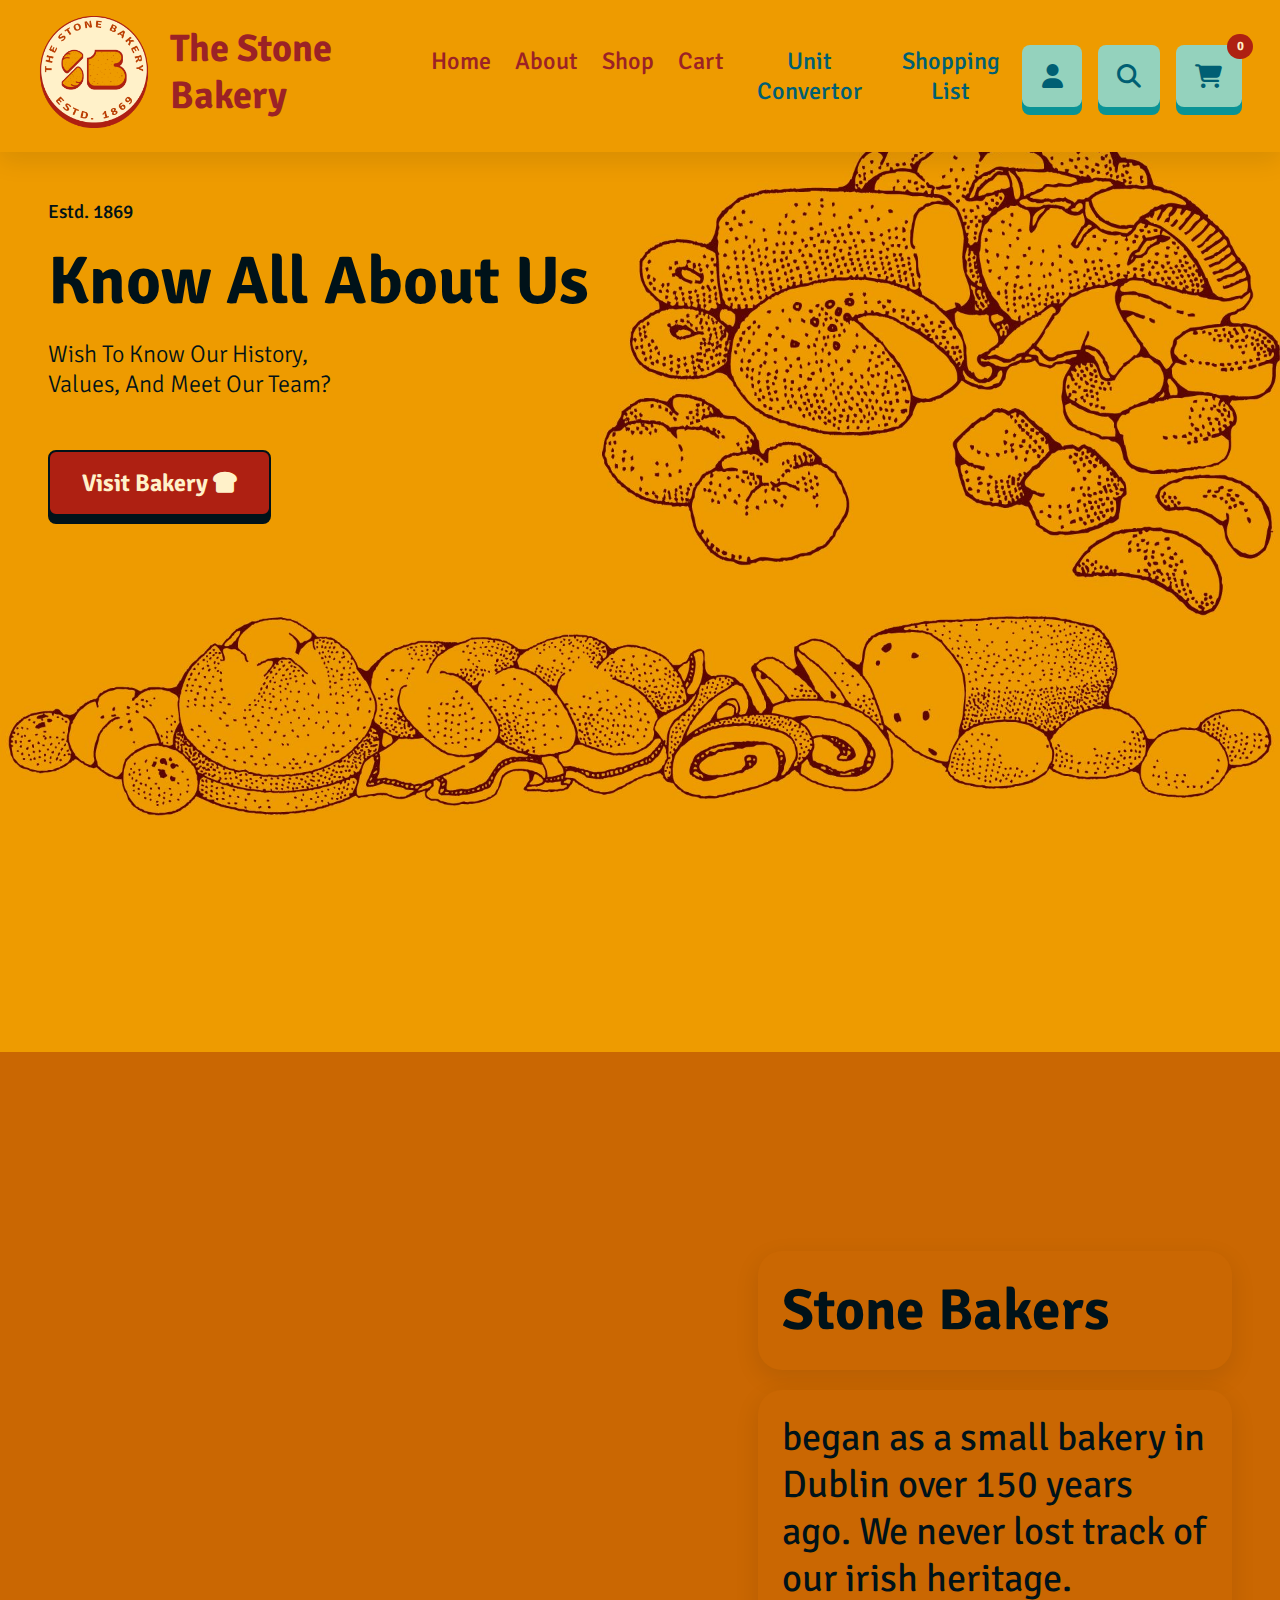
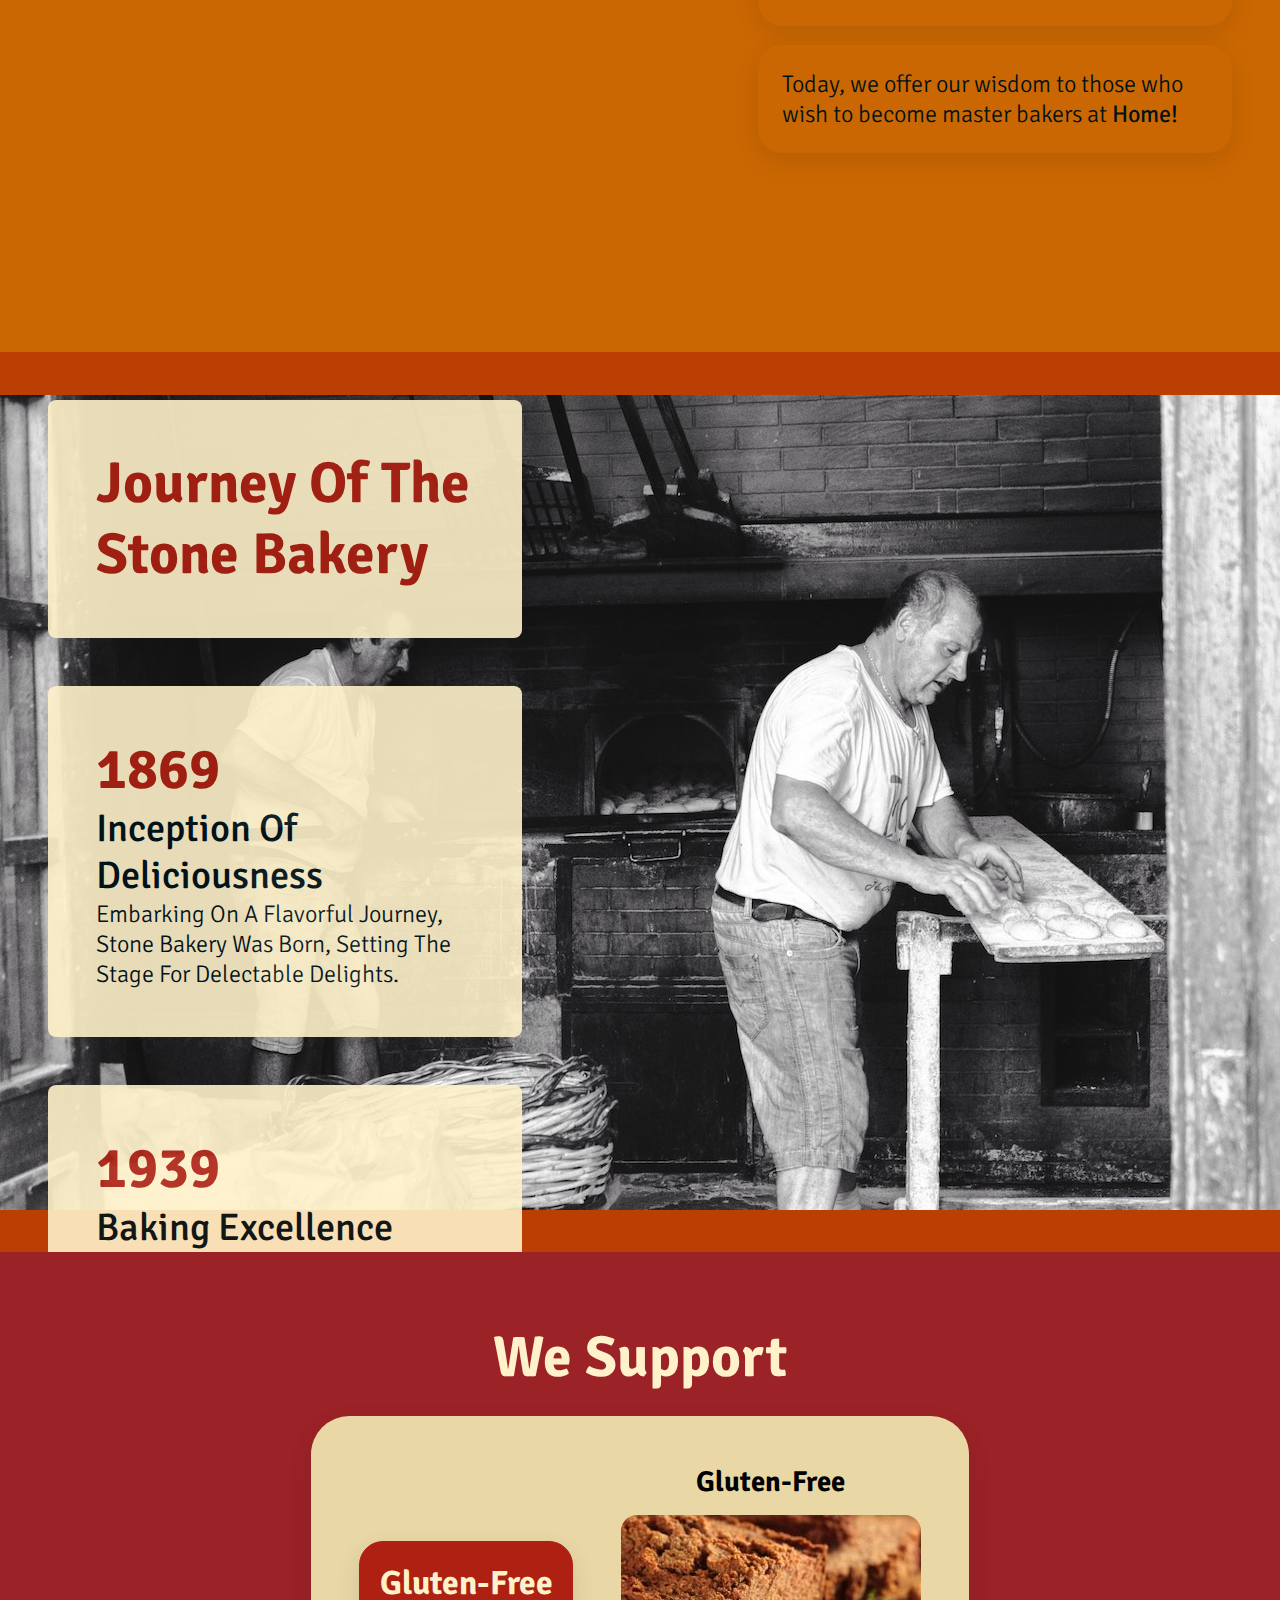
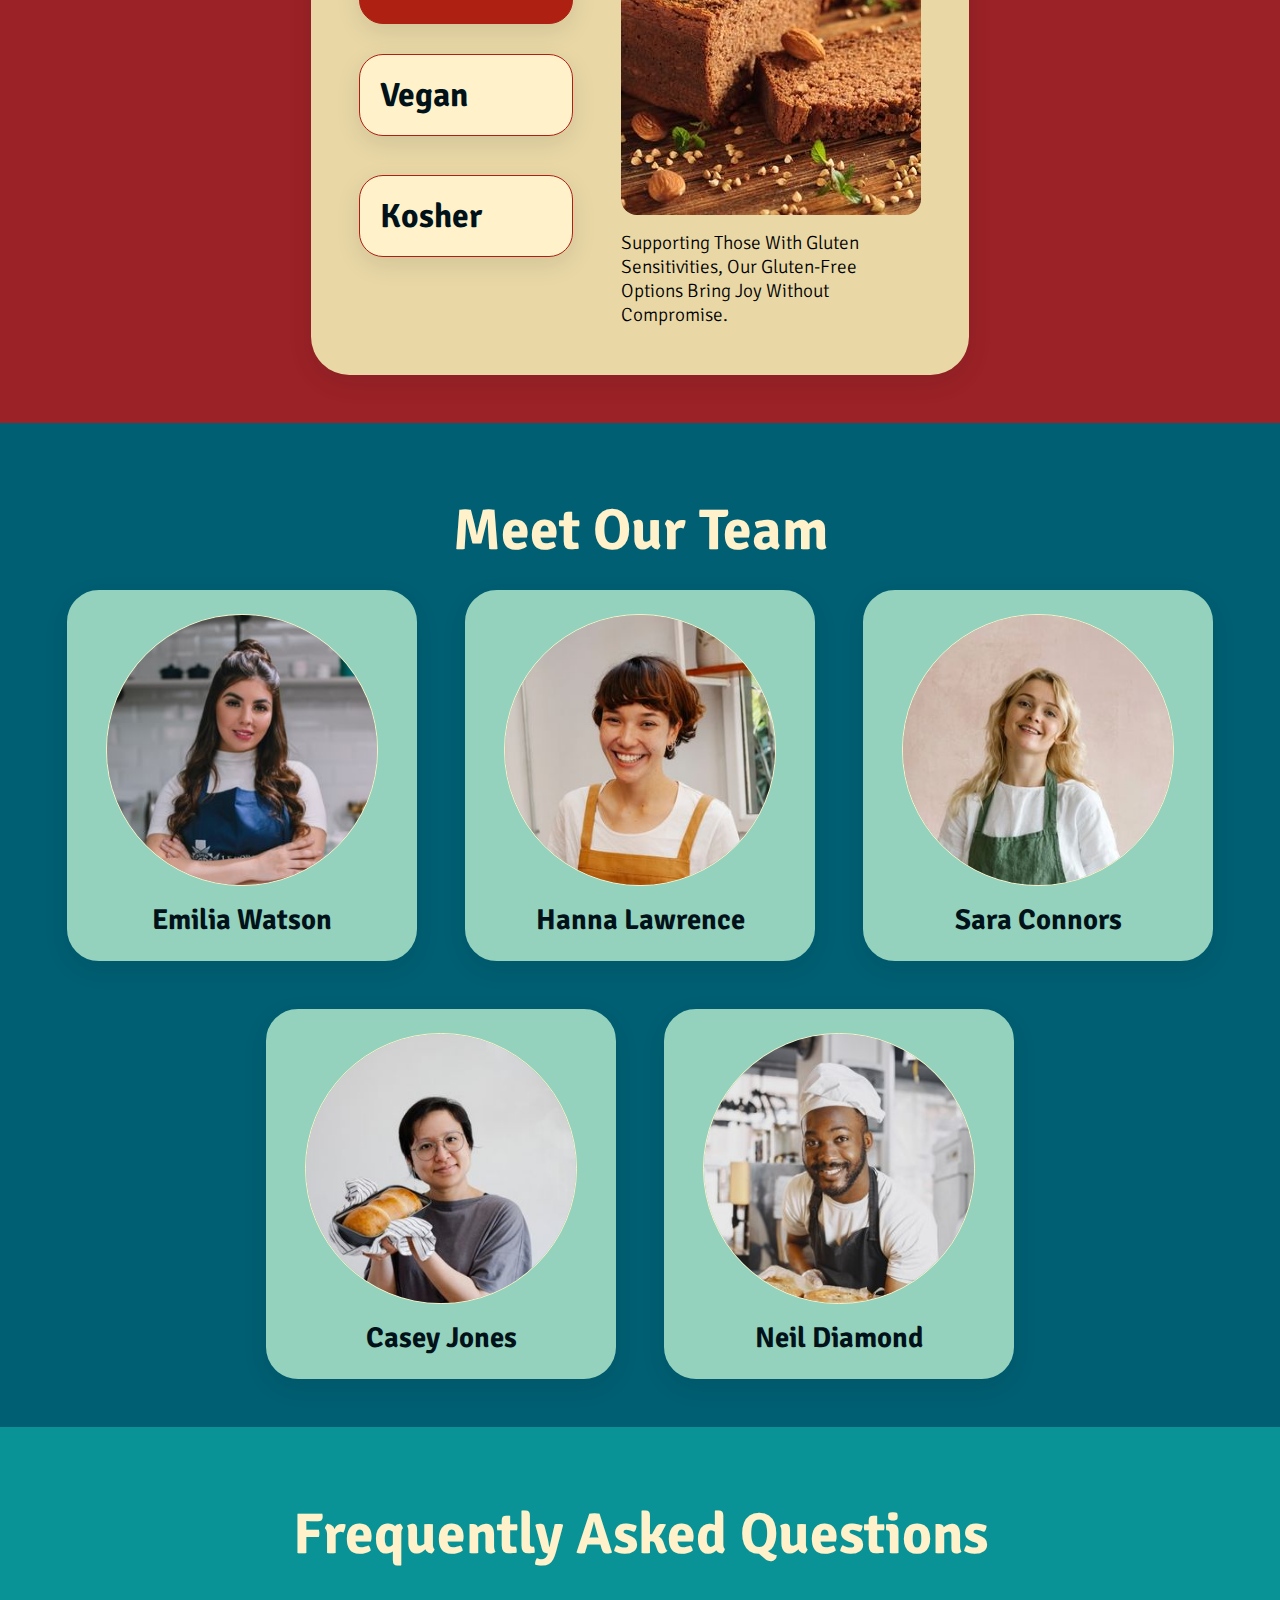
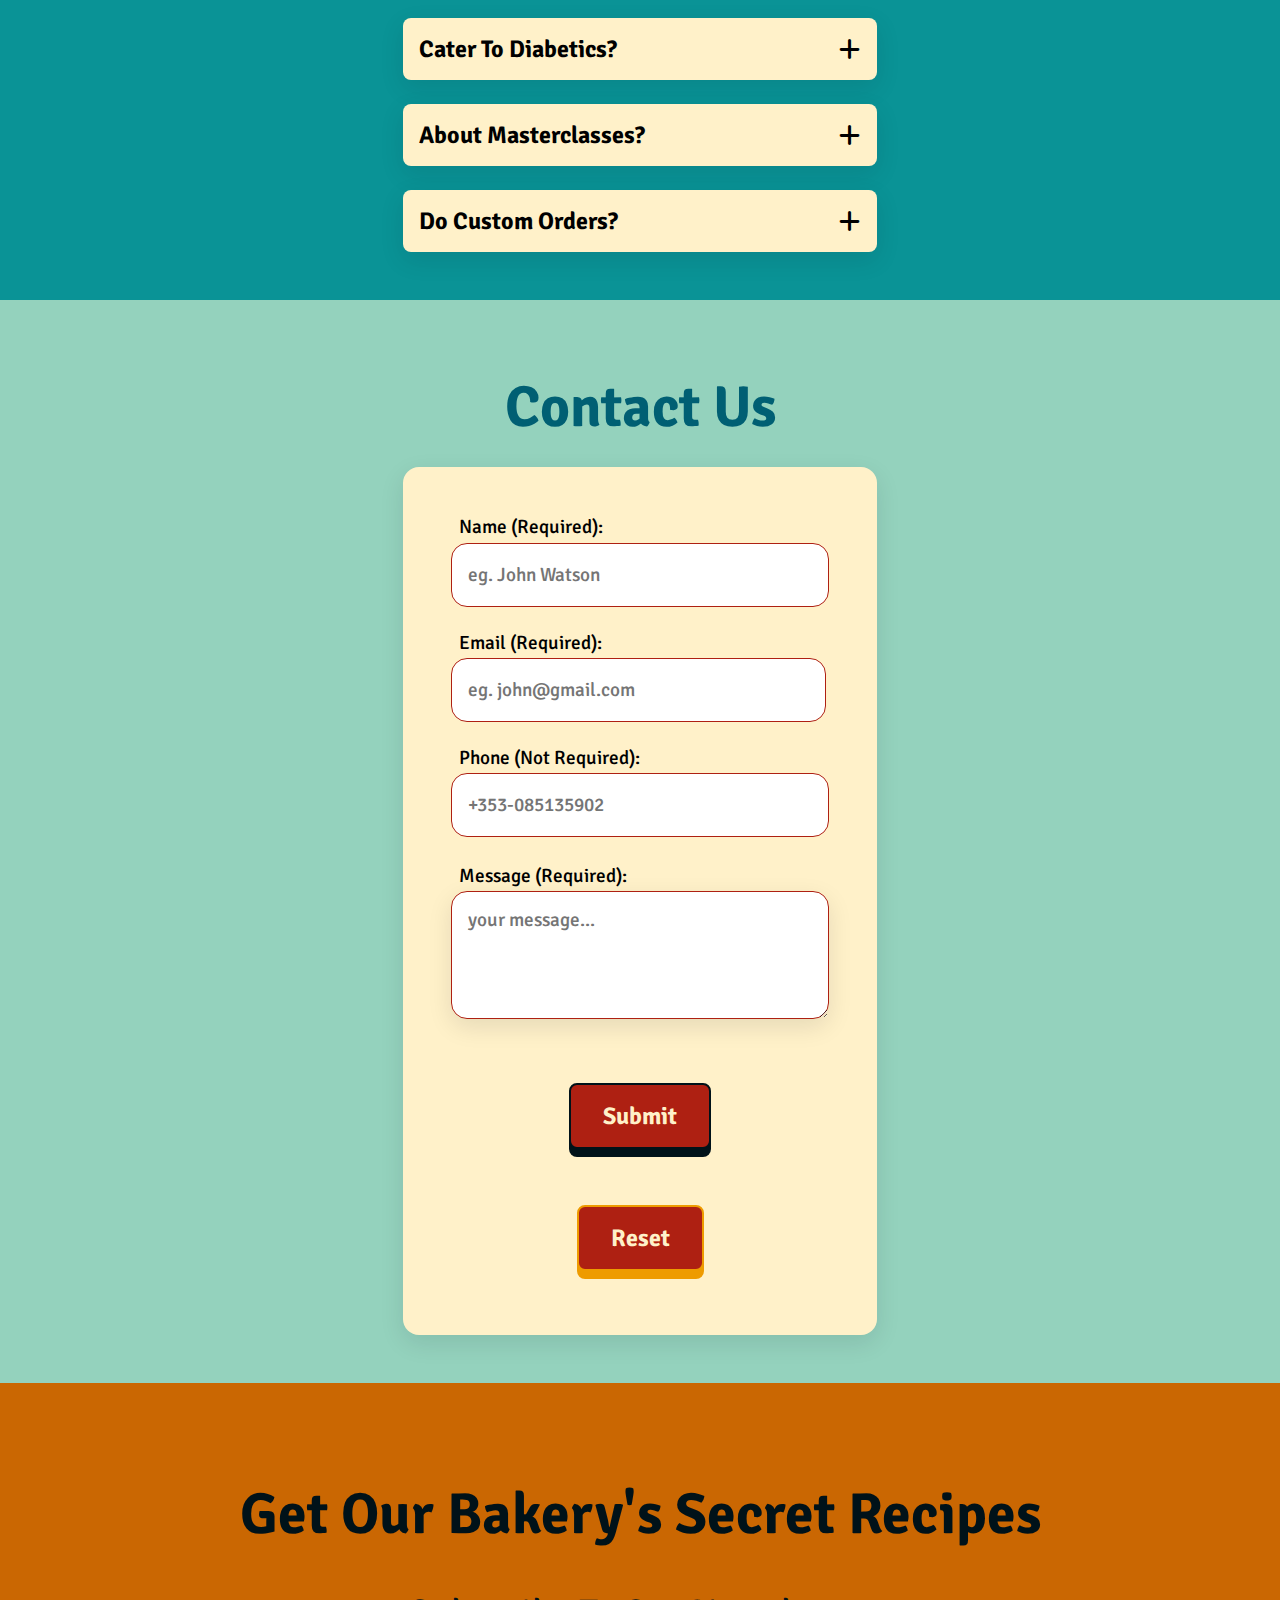
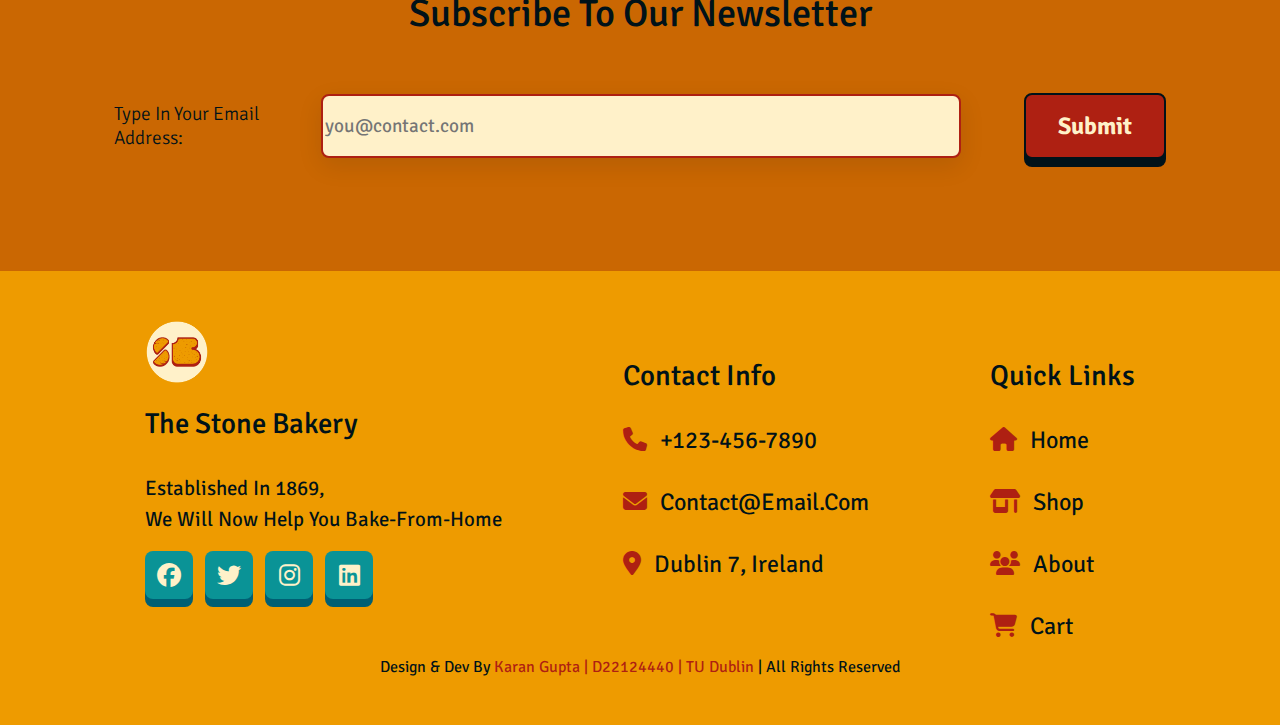
==== commit 6666bfea: "Update about.html" ====
--- a/about.html
+++ b/about.html
@@ -405,42 +405,62 @@
       <!-- banner2 journey scroll starts-->
       <section class="banner2">
         <article class="historyCard">
-          <h2>journey</h2>
+          <h2>Journey of the Stone Bakery</h2>
         </article>
         <article class="historyCard">
           <h2>1869</h2>
-          <h3>Lorem ipsum dolor</h3>
-          <p>Lorem ipsum dolor sit amet consectetur adipisicing elit.</p>
+          <h3>Inception of Deliciousness</h3>
+          <p>
+            Embarking on a flavorful journey, Stone Bakery was born, setting the
+            stage for delectable delights.
+          </p>
         </article>
         <article class="historyCard">
           <h2>1939</h2>
-          <h3>Lorem ipsum dolor</h3>
-          <p>Lorem ipsum dolor sit amet consectetur adipisicing elit.</p>
+          <h3>Baking Excellence Unveiled</h3>
+          <p>
+            The bakery perfected its craft, delivering irresistible treats that
+            captivated taste buds.
+          </p>
         </article>
         <article class="historyCard">
           <h2>1995</h2>
-          <h3>Lorem ipsum dolor</h3>
-          <p>Lorem ipsum dolor sit amet consectetur adipisicing elit.</p>
+          <h3>Innovating Sweet Traditions</h3>
+          <p>
+            Continuing the legacy, Stone Bakery embraced innovation while
+            preserving the sweetness of tradition.
+          </p>
         </article>
         <article class="historyCard">
           <h2>2005</h2>
-          <h3>Lorem ipsum dolor</h3>
-          <p>Lorem ipsum dolor sit amet consectetur adipisicing elit.</p>
+          <h3>Redefining Culinary Artistry</h3>
+          <p>
+            Stone Bakery elevated the art of baking, crafting culinary
+            masterpieces that delighted every palate.
+          </p>
         </article>
         <article class="historyCard">
           <h2>2015</h2>
-          <h3>Lorem ipsum dolor</h3>
-          <p>Lorem ipsum dolor sit amet consectetur adipisicing elit.</p>
+          <h3>A Decade of Culinary Bliss</h3>
+          <p>
+            Celebrating a decade of spreading joy through delicious creations,
+            Stone Bakery continued to enchant.
+          </p>
         </article>
         <article class="historyCard">
           <h2>2022</h2>
-          <h3>Lorem ipsum dolor</h3>
-          <p>Lorem ipsum dolor sit amet consectetur adipisicing elit.</p>
-        </article>
-      </section>
+          <h3>Embracing Modern Flavors</h3>
+          <p>
+            In 2022, Stone Bakery ventured into new realms, embracing modern
+            flavors while cherishing its rich heritage.
+          </p>
+        </article>
+      </section>
+
       <!-- banner2 ends -->
 
       <!-- banner3 support vegan/kosher/gluten-free starts-->
+
       <section class="banner3">
         <h2>We Support</h2>
         <article class="container">
@@ -453,34 +473,32 @@
           <article class="tab-content">
             <article class="active singleTab">
               <h4>Gluten-Free</h4>
-              <img src="img/about-gluten-free.jpg" alt="glute free" />
+              <img src="img/about-gluten-free.jpg" alt="gluten-free" />
               <p>
-                Lorem ipsum dolor sit amet, consectetur adipisicing elit.
-                Sapiente nihil vel ad repellendus eveniet beatae, assumenda
-                consequatur dignissimos placeat quasi.
+                Supporting those with gluten sensitivities, our gluten-free
+                options bring joy without compromise.
               </p>
             </article>
             <article class="singleTab">
               <h4>Vegan</h4>
               <img src="img/about-vegan.jpg" alt="vegan" />
               <p>
-                Lorem ipsum dolor sit amet, consectetur adipisicing elit.
-                Sapiente nihil vel ad repellendus eveniet beatae, assumenda
-                consequatur dignissimos placeat quasi.
+                Embrace the goodness of plant-based delights! Our vegan
+                offerings make compassion a flavorful choice.
               </p>
             </article>
             <article class="singleTab">
               <h4>Kosher</h4>
-              <img src="img/about-kosher.jpg" alt="vegan" />
+              <img src="img/about-kosher.jpg" alt="kosher" />
               <p>
-                Lorem ipsum dolor sit amet, consectetur adipisicing elit.
-                Sapiente nihil vel ad repellendus eveniet beatae, assumenda
-                consequatur dignissimos placeat quasi.
+                Respecting tradition, our kosher selections uphold quality and
+                adherence to dietary requirements.
               </p>
             </article>
           </article>
         </article>
       </section>
+
       <!-- banner3 ends -->
 
       <!-- banner4 starts   team-->
@@ -512,6 +530,7 @@
       <!-- banner4 ends -->
 
       <!-- banner5 FAQs starts-->
+
       <section class="banner5">
         <h2>Frequently Asked Questions</h2>
         <article class="container">
@@ -521,34 +540,31 @@
             </button>
             <div class="contents">
               <p>
-                Lorem ipsum dolor sit amet consectetur adipisicing elit. Beatae
-                minus accusantium, officiis cum sint ullam corrupti. Eveniet
-                temporibus aliquid veniam!
+                Providing support for diabetics, we offer options designed with
+                care to delight without compromising health.
               </p>
             </div>
           </article>
           <article class="wrapper">
             <button type="button" class="toggle">
-              about masterclasses?
+              About Masterclasses?
               <i class="fas fa-plus icon"></i>
             </button>
             <div class="contents">
               <p>
-                Lorem ipsum dolor sit amet consectetur adipisicing elit. Beatae
-                minus accusantium, officiis cum sint ullam corrupti. Eveniet
-                temporibus aliquid veniam!
+                Explore the art of baking with our masterclasses! Elevate your
+                skills and savor the joy of creating delicious treats.
               </p>
             </div>
           </article>
           <article class="wrapper">
             <button type="button" class="toggle">
-              Do custom orders? <i class="fas fa-plus icon"></i>
+              Do Custom Orders? <i class="fas fa-plus icon"></i>
             </button>
             <div class="contents">
               <p>
-                Lorem ipsum dolor sit amet consectetur adipisicing elit. Beatae
-                minus accusantium, officiis cum sint ullam corrupti. Eveniet
-                temporibus aliquid veniam!
+                Yes, we welcome custom orders! Tailor your baked delights to
+                perfection for special occasions and unique preferences.
               </p>
             </div>
           </article>
